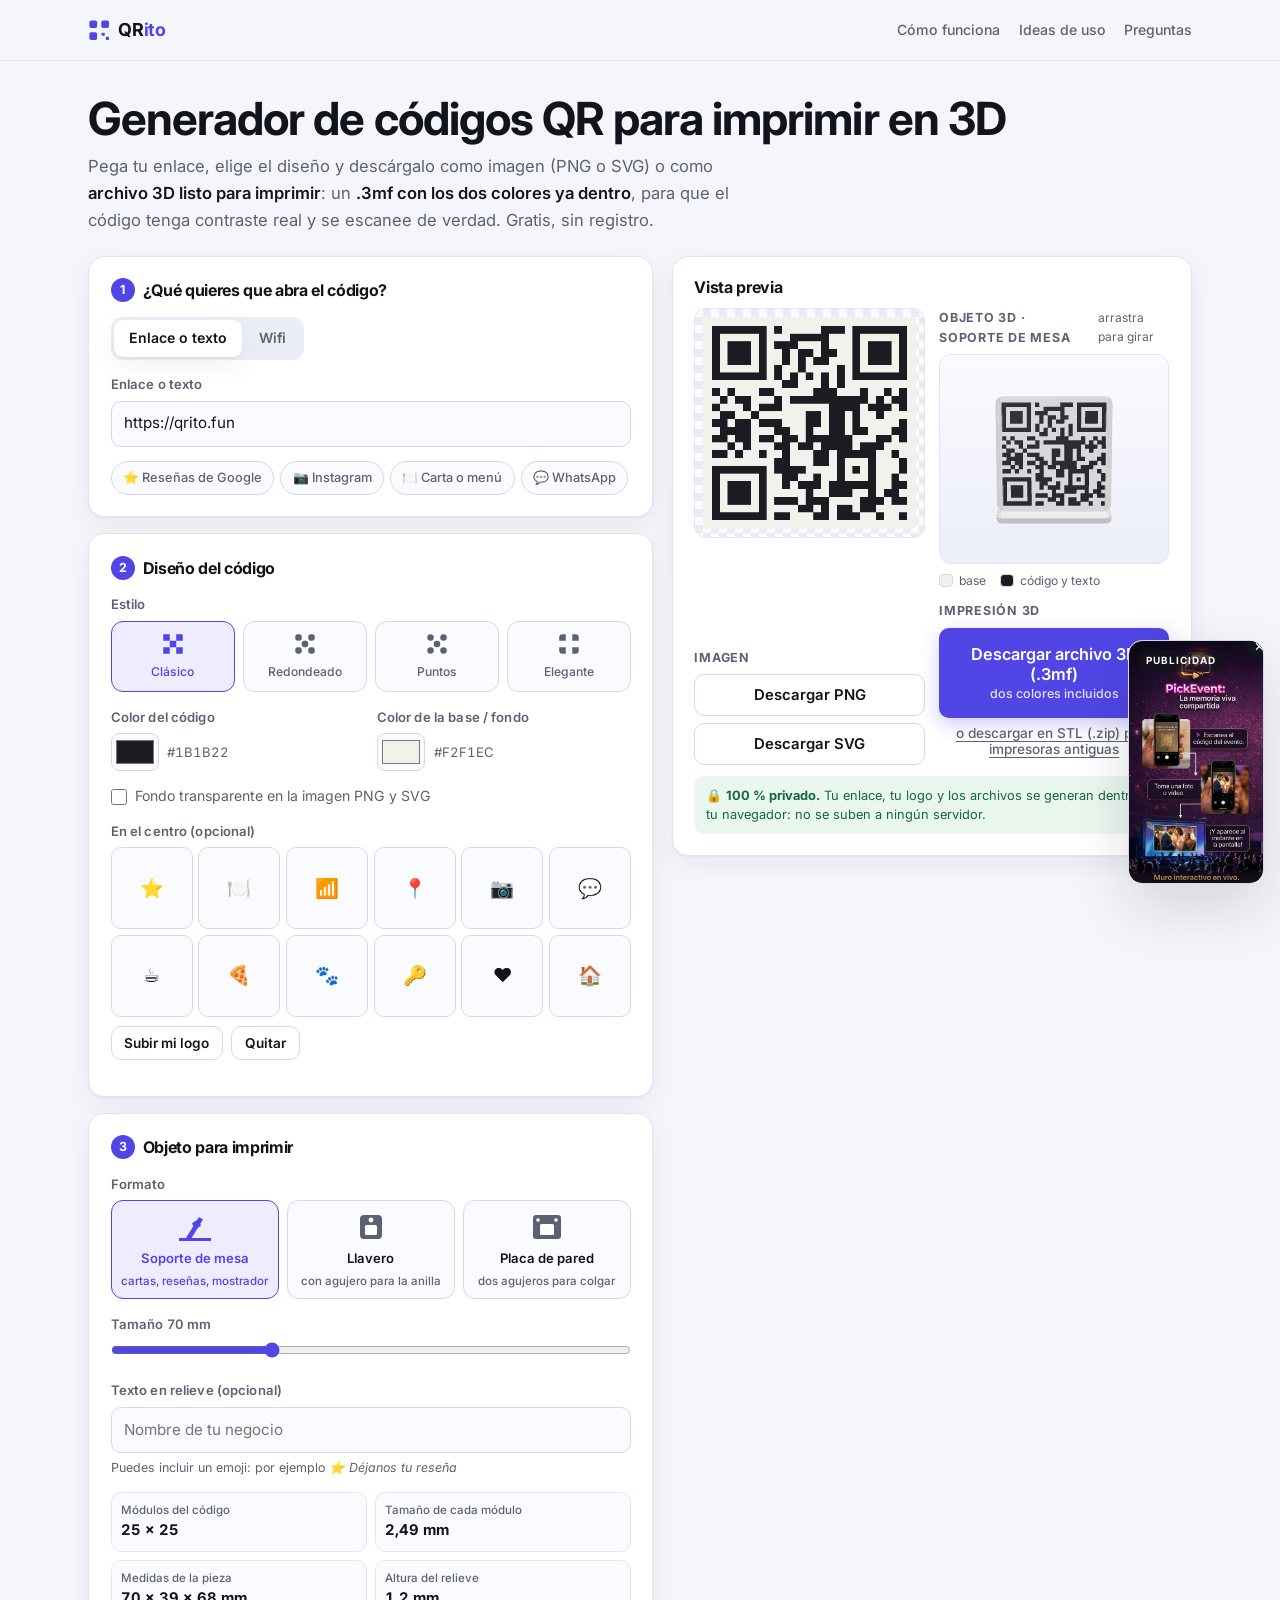
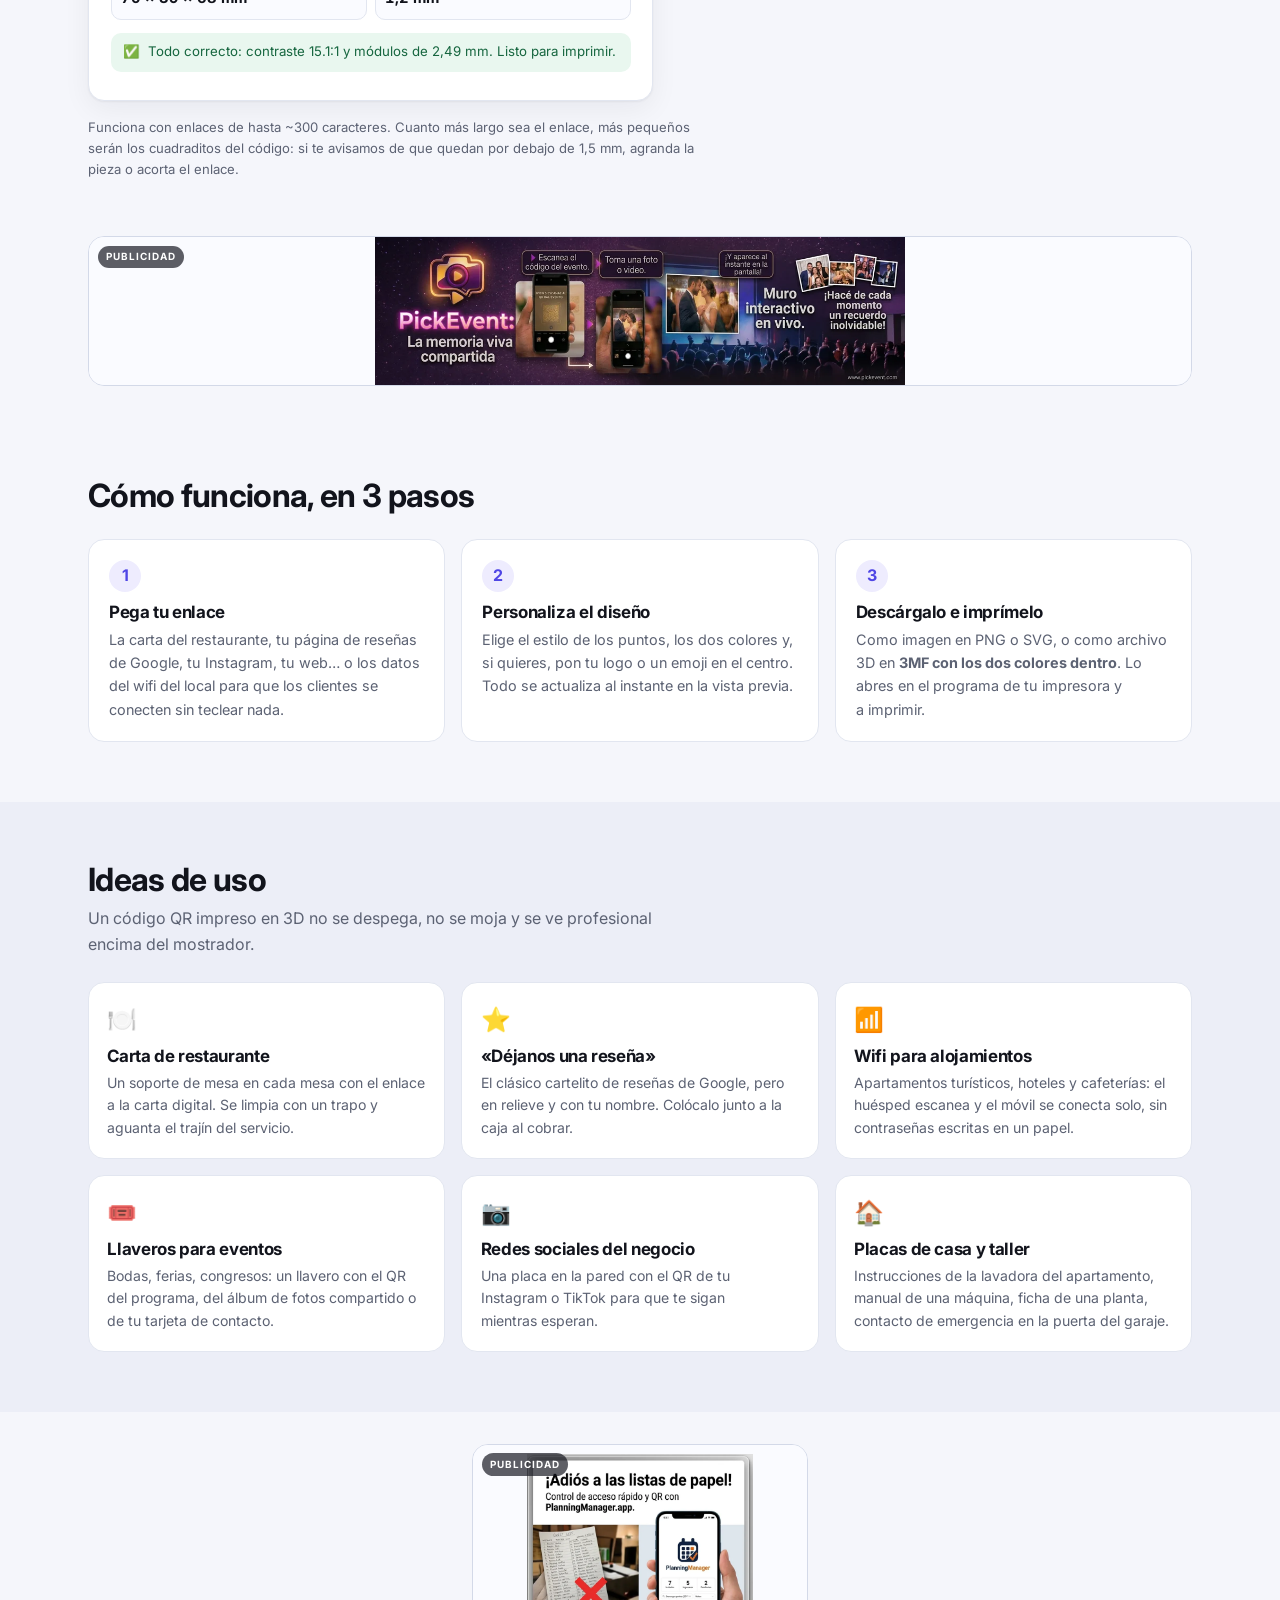
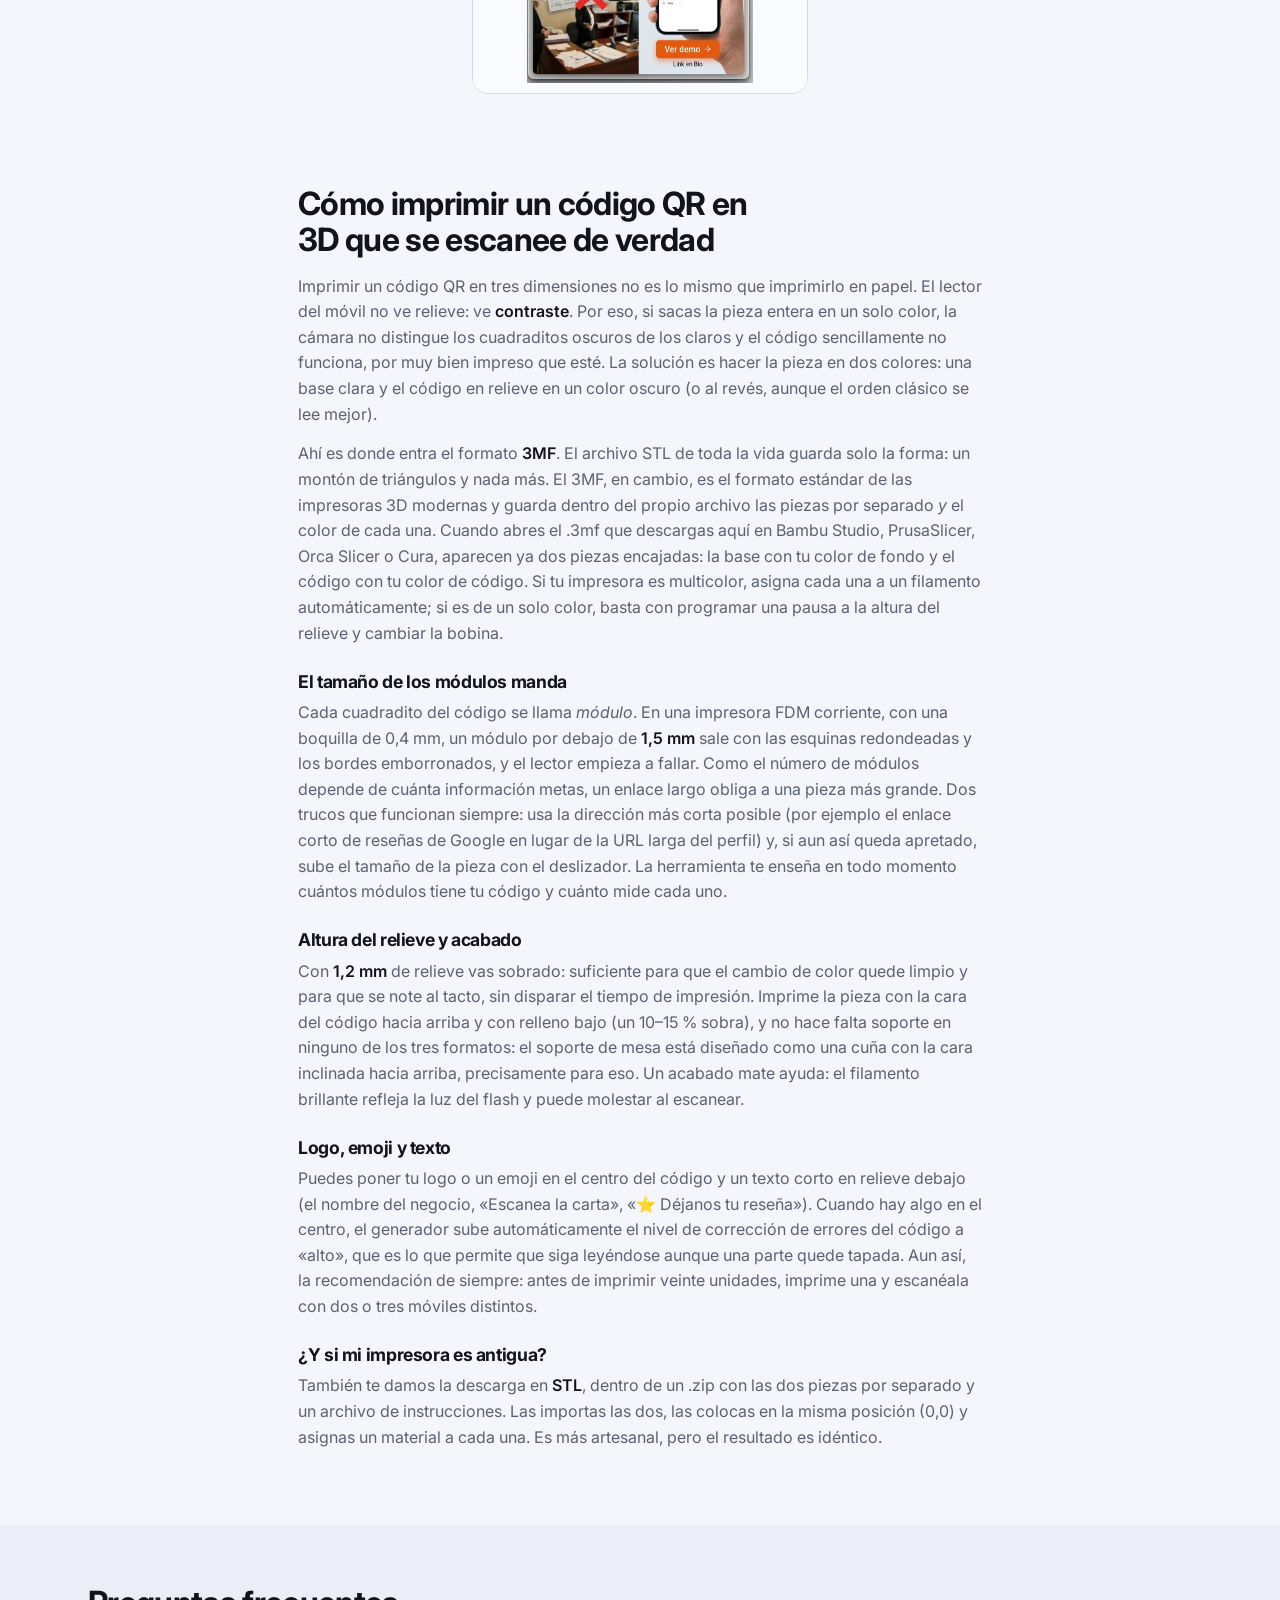
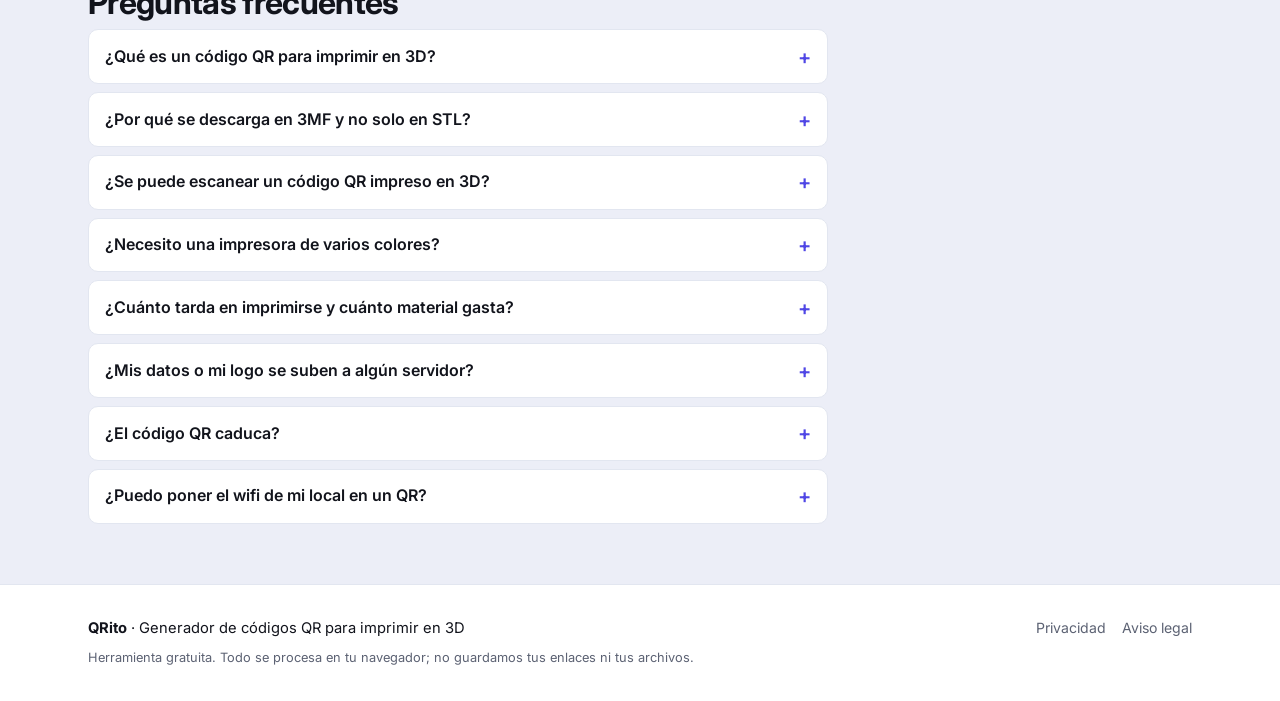
==== index.html @ 47d4f0a8 "QRito: generador de códigos QR con exportación 3D (3MF/STL) Herramienta 100% cliente que genera códi" ====
<!DOCTYPE html>
<html lang="es">
<head>
<meta charset="utf-8">
<meta name="viewport" content="width=device-width, initial-scale=1">
<title>Generador de códigos QR 3D (3MF y STL) gratis | QRito</title>
<meta name="description" content="Diseña tu código QR y descárgalo en PNG, SVG o en 3D listo para imprimir: 3MF a dos colores y STL. Soporte de mesa, llavero o placa. Gratis y sin registro.">
<link rel="canonical" href="https://qrito.fun/">
<meta name="robots" content="index, follow">
<meta name="theme-color" content="#4f46e5">

<meta property="og:type" content="website">
<meta property="og:title" content="Generador de códigos QR para imprimir en 3D">
<meta property="og:description" content="Crea tu QR, personalízalo y descárgalo en 3MF a dos colores para tu impresora 3D. Soporte de mesa, llavero o placa. Gratis y sin registro.">
<meta property="og:url" content="https://qrito.fun/">
<meta property="og:image" content="assets/img/og-qrito.png">
<meta property="og:locale" content="es_ES">
<meta name="twitter:card" content="summary_large_image">

<link rel="icon" href="assets/favicon.svg" type="image/svg+xml">
<link rel="preconnect" href="https://fonts.googleapis.com">
<link rel="preconnect" href="https://fonts.gstatic.com" crossorigin>
<link rel="stylesheet" href="https://fonts.googleapis.com/css2?family=Inter:wght@400;500;600;700&display=swap">
<link rel="stylesheet" href="styles.css?v=20260819">

<!-- TODO (propietario): pega aquí el script de tu banner de consentimiento de cookies (CMP) antes de activar AdSense. -->

<!-- El mapa de importación resuelve el motor 3D. NO es un script de módulo: la web sigue siendo JS clásico. -->
<script type="importmap">
{
  "imports": {
    "three": "./lib/vendor/three/three.module.min.js",
    "three/addons/": "./lib/vendor/three/addons/"
  }
}
</script>

<script type="application/ld+json">
{
  "@context": "https://schema.org",
  "@type": "WebApplication",
  "name": "QRito — Generador de códigos QR para imprimir en 3D",
  "url": "https://qrito.fun/",
  "applicationCategory": "DesignApplication",
  "operatingSystem": "Cualquier navegador moderno",
  "description": "Generador gratuito de códigos QR personalizados con descarga en PNG, SVG y en archivo 3D (3MF a dos colores y STL) para imprimir soportes de mesa, llaveros y placas.",
  "inLanguage": "es",
  "offers": { "@type": "Offer", "price": "0", "priceCurrency": "EUR" },
  "featureList": [
    "Código QR de enlace, texto o wifi",
    "Estilos de puntos y esquinas personalizables",
    "Logo o emoji en el centro",
    "Descarga en PNG y SVG",
    "Descarga en 3MF con dos colores incrustados",
    "Descarga en STL para impresoras antiguas",
    "Vista previa 3D interactiva"
  ]
}
</script>
<script type="application/ld+json">
{
  "@context": "https://schema.org",
  "@type": "FAQPage",
  "mainEntity": [
    {"@type":"Question","name":"¿Qué es un código QR para imprimir en 3D?","acceptedAnswer":{"@type":"Answer","text":"Es un objeto físico (un soporte, un llavero o una placa) en el que el código QR está en relieve y en un color distinto al de la base. Al tener dos colores reales, el móvil lo lee igual que si estuviera impreso en papel, pero es duradero y no se despega."}},
    {"@type":"Question","name":"¿Por qué se descarga en 3MF y no solo en STL?","acceptedAnswer":{"@type":"Answer","text":"El formato STL solo guarda la forma, no los colores. El 3MF es el formato estándar de las impresoras 3D modernas y guarda dentro del propio archivo las dos piezas y sus colores, así que al abrirlo en tu programa (Bambu Studio, PrusaSlicer, Orca o Cura) ya aparece la base de un color y el código del otro."}},
    {"@type":"Question","name":"¿Se puede escanear un código QR impreso en 3D?","acceptedAnswer":{"@type":"Answer","text":"Sí, siempre que haya contraste real entre la base y el código y que cada cuadradito del código mida al menos 1,5 mm. La herramienta te avisa en pantalla si el contraste es bajo o si los módulos quedan demasiado pequeños."}},
    {"@type":"Question","name":"¿Necesito una impresora de varios colores?","acceptedAnswer":{"@type":"Answer","text":"No. El código está en relieve sobre la base, así que en una impresora de un solo color puedes hacer una pausa a la altura del relieve y cambiar la bobina. El archivo 3MF ya trae las dos piezas separadas para que el cambio sea automático si tu impresora es multicolor."}},
    {"@type":"Question","name":"¿Cuánto tarda en imprimirse?","acceptedAnswer":{"@type":"Answer","text":"Un llavero suele tardar entre 30 y 50 minutos y gastar unos pocos gramos de filamento. Una placa o un soporte de mesa, entre 1 y 3 horas según el tamaño que elijas."}},
    {"@type":"Question","name":"¿Mis datos o mi logo se suben a algún servidor?","acceptedAnswer":{"@type":"Answer","text":"No. Todo el proceso ocurre dentro de tu navegador: el enlace, el logo y los archivos que descargas se generan en tu propio dispositivo y no se envían a ningún sitio."}},
    {"@type":"Question","name":"¿El código QR caduca?","acceptedAnswer":{"@type":"Answer","text":"No. Es un QR estático: el enlace va escrito dentro del propio código, no depende de ningún servicio intermedio. Funcionará mientras la dirección a la que apunta siga existiendo."}},
    {"@type":"Question","name":"¿Puedo poner el wifi de mi local en un QR?","acceptedAnswer":{"@type":"Answer","text":"Sí. En la pestaña Wifi introduces el nombre de la red y la contraseña, y al escanear el código el móvil se conecta solo, sin teclear nada. Es lo más habitual en alojamientos turísticos y cafeterías."}}
  ]
}
</script>
</head>
<body>
<a class="skip-link" href="#herramienta">Ir a la herramienta</a>

<header class="site-header">
  <div class="container header-inner">
    <a class="brand" href="/">
      <svg class="brand-mark" viewBox="0 0 32 32" aria-hidden="true" focusable="false">
        <rect x="2" y="2" width="11" height="11" rx="2.5"></rect>
        <rect x="19" y="2" width="11" height="11" rx="2.5"></rect>
        <rect x="2" y="19" width="11" height="11" rx="2.5"></rect>
        <rect x="19.5" y="19.5" width="4.5" height="4.5" rx="1"></rect>
        <rect x="25.5" y="25.5" width="4.5" height="4.5" rx="1"></rect>
      </svg>
      <span class="brand-name">QR<em>ito</em></span>
    </a>
    <nav class="site-nav" aria-label="Secciones">
      <a href="#como-funciona">Cómo funciona</a>
      <a href="#ideas">Ideas de uso</a>
      <a href="#faq">Preguntas</a>
    </nav>
  </div>
</header>

<main id="contenido">

  <section class="hero">
    <div class="container">
      <h1>Generador de códigos QR para imprimir en 3D</h1>
      <p class="hero-sub">Pega tu enlace, elige el diseño y descárgalo como imagen (PNG o SVG) o como <strong>archivo 3D listo para imprimir</strong>: un <strong>.3mf con los dos colores ya dentro</strong>, para que el código tenga contraste real y se escanee de verdad. Gratis, sin registro.</p>

      <div class="tool" id="herramienta">

        <!-- ============ 1. CONTENIDO ============ -->
        <section class="panel panel-contenido" aria-labelledby="t-contenido">
          <h2 class="panel-title" id="t-contenido"><span class="step-num">1</span> ¿Qué quieres que abra el código?</h2>

          <div class="seg" role="tablist" aria-label="Tipo de contenido">
            <button type="button" class="seg-btn is-active" role="tab" aria-selected="true" data-mode="link">Enlace o texto</button>
            <button type="button" class="seg-btn" role="tab" aria-selected="false" data-mode="wifi">Wifi</button>
          </div>

          <div class="mode-panel" data-panel="link">
            <label class="field">
              <span class="field-label">Enlace o texto</span>
              <input type="text" id="in-url" value="https://qrito.fun" placeholder="https://tunegocio.com" autocomplete="off" spellcheck="false" enterkeyhint="done">
            </label>
            <div class="chips" aria-label="Ejemplos rápidos">
              <button type="button" class="chip" data-fill="https://g.page/r/TU-CODIGO/review">⭐ Reseñas de Google</button>
              <button type="button" class="chip" data-fill="https://instagram.com/tunegocio">📷 Instagram</button>
              <button type="button" class="chip" data-fill="https://tunegocio.com/carta">🍽️ Carta o menú</button>
              <button type="button" class="chip" data-fill="https://wa.me/34600000000">💬 WhatsApp</button>
            </div>
          </div>

          <div class="mode-panel" data-panel="wifi" hidden>
            <div class="grid-2">
              <label class="field">
                <span class="field-label">Nombre de la red (SSID)</span>
                <input type="text" id="in-ssid" placeholder="MiCafeteria_WIFI" autocomplete="off">
              </label>
              <label class="field">
                <span class="field-label">Contraseña</span>
                <input type="text" id="in-pass" placeholder="contraseña" autocomplete="off">
              </label>
            </div>
            <div class="grid-2">
              <label class="field">
                <span class="field-label">Seguridad</span>
                <select id="in-sec">
                  <option value="WPA" selected>WPA / WPA2 / WPA3</option>
                  <option value="WEP">WEP</option>
                  <option value="nopass">Red abierta</option>
                </select>
              </label>
              <label class="check">
                <input type="checkbox" id="in-hidden">
                <span>Es una red oculta</span>
              </label>
            </div>
          </div>
        </section>

        <!-- ============ 2. PREVISUALIZACIÓN ============ -->
        <section class="panel panel-preview" aria-labelledby="t-preview">
          <h2 class="panel-title" id="t-preview">Vista previa</h2>

          <div class="preview-2d">
            <div id="qr-holder" class="qr-holder" aria-label="Código QR generado" role="img"></div>
            <noscript><p class="nojs">Esta herramienta necesita JavaScript activado para generar el código QR.</p></noscript>
          </div>

          <div class="dl-group dl-img">
            <span class="dl-label">Imagen</span>
            <div class="dl-row">
              <button type="button" class="btn btn-ghost" id="dl-png">Descargar PNG</button>
              <button type="button" class="btn btn-ghost" id="dl-svg">Descargar SVG</button>
            </div>
          </div>

          <div class="viewer-wrap">
            <div class="viewer-head">
              <span class="dl-label">Objeto 3D · <span id="fmt-name">soporte de mesa</span></span>
              <span class="viewer-hint">arrastra para girar</span>
            </div>
            <div id="viewer" class="viewer">
              <div class="viewer-msg" id="viewer-msg">Preparando la vista 3D…</div>
            </div>
            <p class="viewer-legend">
              <span class="swatch" id="sw-base"></span> base
              <span class="swatch" id="sw-code"></span> código y texto
            </p>
          </div>

          <div class="dl-group dl-main">
            <span class="dl-label">Impresión 3D</span>
            <button type="button" class="btn btn-primary btn-big" id="dl-3mf">
              <span>Descargar archivo 3D (.3mf)</span>
              <small id="dl-3mf-sub">dos colores incluidos</small>
            </button>
            <button type="button" class="btn btn-link" id="dl-stl">o descargar en STL (.zip) para impresoras antiguas</button>
          </div>

          <p class="privacy-badge">🔒 <strong>100 % privado.</strong> Tu enlace, tu logo y los archivos se generan dentro de tu navegador: no se suben a ningún servidor.</p>
        </section>

        <!-- ============ 3. DISEÑO ============ -->
        <section class="panel panel-diseno" aria-labelledby="t-diseno">
          <h2 class="panel-title" id="t-diseno"><span class="step-num">2</span> Diseño del código</h2>

          <fieldset class="fs">
            <legend class="field-label">Estilo</legend>
            <div class="styles">
              <label class="style-opt"><input type="radio" name="estilo" value="clasico" checked><span class="style-box"><svg viewBox="0 0 24 24" aria-hidden="true"><rect x="3" y="3" width="6" height="6"/><rect x="15" y="3" width="6" height="6"/><rect x="3" y="15" width="6" height="6"/><rect x="15" y="15" width="6" height="6"/><rect x="9" y="9" width="6" height="6"/></svg>Clásico</span></label>
              <label class="style-opt"><input type="radio" name="estilo" value="redondeado"><span class="style-box"><svg viewBox="0 0 24 24" aria-hidden="true"><rect x="3" y="3" width="6" height="6" rx="2.2"/><rect x="15" y="3" width="6" height="6" rx="2.2"/><rect x="3" y="15" width="6" height="6" rx="2.2"/><rect x="15" y="15" width="6" height="6" rx="2.2"/><rect x="9" y="9" width="6" height="6" rx="2.2"/></svg>Redondeado</span></label>
              <label class="style-opt"><input type="radio" name="estilo" value="puntos"><span class="style-box"><svg viewBox="0 0 24 24" aria-hidden="true"><circle cx="6" cy="6" r="3"/><circle cx="18" cy="6" r="3"/><circle cx="6" cy="18" r="3"/><circle cx="18" cy="18" r="3"/><circle cx="12" cy="12" r="3"/></svg>Puntos</span></label>
              <label class="style-opt"><input type="radio" name="estilo" value="elegante"><span class="style-box"><svg viewBox="0 0 24 24" aria-hidden="true"><path d="M3 6a3 3 0 0 1 3-3h3v6H3z"/><path d="M15 3h3a3 3 0 0 1 3 3v3h-6z"/><path d="M3 15h6v6H6a3 3 0 0 1-3-3z"/><path d="M15 15h6v3a3 3 0 0 1-3 3h-3z"/></svg>Elegante</span></label>
            </div>
          </fieldset>

          <div class="grid-2">
            <label class="field">
              <span class="field-label">Color del código</span>
              <span class="color-row"><input type="color" id="in-color-code" value="#1b1b22"><output id="out-color-code">#1B1B22</output></span>
            </label>
            <label class="field">
              <span class="field-label">Color de la base / fondo</span>
              <span class="color-row"><input type="color" id="in-color-base" value="#f2f1ec"><output id="out-color-base">#F2F1EC</output></span>
            </label>
          </div>
          <label class="check">
            <input type="checkbox" id="in-transparent">
            <span>Fondo transparente en la imagen PNG y SVG</span>
          </label>

          <fieldset class="fs">
            <legend class="field-label">En el centro (opcional)</legend>
            <div class="emojis" id="emoji-row">
              <button type="button" class="emoji" data-emoji="⭐">⭐</button>
              <button type="button" class="emoji" data-emoji="🍽️">🍽️</button>
              <button type="button" class="emoji" data-emoji="📶">📶</button>
              <button type="button" class="emoji" data-emoji="📍">📍</button>
              <button type="button" class="emoji" data-emoji="📷">📷</button>
              <button type="button" class="emoji" data-emoji="💬">💬</button>
              <button type="button" class="emoji" data-emoji="☕">☕</button>
              <button type="button" class="emoji" data-emoji="🍕">🍕</button>
              <button type="button" class="emoji" data-emoji="🐾">🐾</button>
              <button type="button" class="emoji" data-emoji="🔑">🔑</button>
              <button type="button" class="emoji" data-emoji="❤️">❤️</button>
              <button type="button" class="emoji" data-emoji="🏠">🏠</button>
            </div>
            <div class="center-actions">
              <label class="btn btn-ghost btn-sm" for="in-logo">Subir mi logo</label>
              <input type="file" id="in-logo" accept="image/png,image/jpeg,image/webp,image/svg+xml" hidden>
              <button type="button" class="btn btn-ghost btn-sm" id="btn-clear-center" hidden>Quitar</button>
              <span class="center-state" id="center-state"></span>
            </div>
          </fieldset>
        </section>

        <!-- ============ 4. OBJETO 3D ============ -->
        <section class="panel panel-3d" aria-labelledby="t-3d">
          <h2 class="panel-title" id="t-3d"><span class="step-num">3</span> Objeto para imprimir</h2>

          <fieldset class="fs">
            <legend class="field-label">Formato</legend>
            <div class="formats">
              <label class="fmt-opt"><input type="radio" name="formato" value="soporte" checked><span class="fmt-box">
                <svg viewBox="0 0 40 32" aria-hidden="true"><path d="M4 27h32v3H4z"/><path d="M11 27 24 6l4 2.6L16.5 27z"/><rect x="18" y="10" width="7" height="7" rx="1.2" transform="rotate(-31 21.5 13.5)"/></svg>
                <b>Soporte de mesa</b><small>cartas, reseñas, mostrador</small></span></label>
              <label class="fmt-opt"><input type="radio" name="formato" value="llavero"><span class="fmt-box">
                <svg viewBox="0 0 40 32" aria-hidden="true"><rect x="9" y="4" width="22" height="24" rx="4"/><circle cx="20" cy="9" r="2.4" fill="#fff"/><rect x="14" y="14" width="12" height="10" rx="1.5" fill="#fff"/></svg>
                <b>Llavero</b><small>con agujero para la anilla</small></span></label>
              <label class="fmt-opt"><input type="radio" name="formato" value="placa"><span class="fmt-box">
                <svg viewBox="0 0 40 32" aria-hidden="true"><rect x="6" y="4" width="28" height="24" rx="3"/><circle cx="11" cy="9" r="1.8" fill="#fff"/><circle cx="29" cy="9" r="1.8" fill="#fff"/><rect x="13" y="13" width="14" height="11" rx="1.5" fill="#fff"/></svg>
                <b>Placa de pared</b><small>dos agujeros para colgar</small></span></label>
            </div>
          </fieldset>

          <label class="field">
            <span class="field-label">Tamaño <output id="out-size">70 mm</output></span>
            <input type="range" id="in-size" min="35" max="150" step="1" value="70">
          </label>

          <label class="field">
            <span class="field-label">Texto en relieve (opcional)</span>
            <input type="text" id="in-text" maxlength="22" placeholder="Nombre de tu negocio" autocomplete="off">
            <span class="hint">Puedes incluir un emoji: por ejemplo <em>⭐ Déjanos tu reseña</em></span>
          </label>

          <dl class="specs">
            <div><dt>Módulos del código</dt><dd id="sp-modules">—</dd></div>
            <div><dt>Tamaño de cada módulo</dt><dd id="sp-mm">—</dd></div>
            <div><dt>Medidas de la pieza</dt><dd id="sp-dims">—</dd></div>
            <div><dt>Altura del relieve</dt><dd>1,2 mm</dd></div>
          </dl>

          <div class="warnings" id="warnings" role="status" aria-live="polite"></div>
        </section>

      </div><!-- /.tool -->

      <p class="limits">Funciona con enlaces de hasta ~300 caracteres. Cuanto más largo sea el enlace, más pequeños serán los cuadraditos del código: si te avisamos de que quedan por debajo de 1,5&nbsp;mm, agranda la pieza o acorta el enlace.</p>
    </div>
  </section>

  <!-- ANUNCIO: banner horizontal bajo la herramienta -->
  <div class="container">
    <div class="ad-slot ad-house ad-leaderboard" data-house-slot="wide" role="complementary" aria-label="Espacio publicitario">
      <span class="ad-tag">Publicidad</span>
      <!-- Publicidad propia mientras no hay AdSense activo. Para volver a un
           hueco vacío de terceros, borra data-house-slot y este enlace. -->
      <a class="ad-house-link" href="https://www.pickevent.site" target="_blank" rel="noopener sponsored">
        <img class="ad-house-img" src="assets/img/ads/pickevent-wide.webp" alt="PickEvent — la memoria viva compartida: escanea el QR del evento y tus fotos aparecen al instante en la pantalla" loading="lazy" width="1000" height="279">
      </a>
    </div>
  </div>

  <section class="section" id="como-funciona">
    <div class="container">
      <h2>Cómo funciona, en 3 pasos</h2>
      <ol class="steps">
        <li>
          <span class="step-badge">1</span>
          <h3>Pega tu enlace</h3>
          <p>La carta del restaurante, tu página de reseñas de Google, tu Instagram, tu web… o los datos del wifi del local para que los clientes se conecten sin teclear nada.</p>
        </li>
        <li>
          <span class="step-badge">2</span>
          <h3>Personaliza el diseño</h3>
          <p>Elige el estilo de los puntos, los dos colores y, si quieres, pon tu logo o un emoji en el centro. Todo se actualiza al instante en la vista previa.</p>
        </li>
        <li>
          <span class="step-badge">3</span>
          <h3>Descárgalo e imprímelo</h3>
          <p>Como imagen en PNG o SVG, o como archivo 3D en <strong>3MF con los dos colores dentro</strong>. Lo abres en el programa de tu impresora y a imprimir.</p>
        </li>
      </ol>
    </div>
  </section>

  <section class="section section-alt" id="ideas">
    <div class="container">
      <h2>Ideas de uso</h2>
      <p class="section-sub">Un código QR impreso en 3D no se despega, no se moja y se ve profesional encima del mostrador.</p>
      <div class="ideas">
        <article class="idea"><span class="idea-ico">🍽️</span><h3>Carta de restaurante</h3><p>Un soporte de mesa en cada mesa con el enlace a la carta digital. Se limpia con un trapo y aguanta el trajín del servicio.</p></article>
        <article class="idea"><span class="idea-ico">⭐</span><h3>«Déjanos una reseña»</h3><p>El clásico cartelito de reseñas de Google, pero en relieve y con tu nombre. Colócalo junto a la caja al cobrar.</p></article>
        <article class="idea"><span class="idea-ico">📶</span><h3>Wifi para alojamientos</h3><p>Apartamentos turísticos, hoteles y cafeterías: el huésped escanea y el móvil se conecta solo, sin contraseñas escritas en un papel.</p></article>
        <article class="idea"><span class="idea-ico">🎟️</span><h3>Llaveros para eventos</h3><p>Bodas, ferias, congresos: un llavero con el QR del programa, del álbum de fotos compartido o de tu tarjeta de contacto.</p></article>
        <article class="idea"><span class="idea-ico">📷</span><h3>Redes sociales del negocio</h3><p>Una placa en la pared con el QR de tu Instagram o TikTok para que te sigan mientras esperan.</p></article>
        <article class="idea"><span class="idea-ico">🏠</span><h3>Placas de casa y taller</h3><p>Instrucciones de la lavadora del apartamento, manual de una máquina, ficha de una planta, contacto de emergencia en la puerta del garaje.</p></article>
      </div>
    </div>
  </section>

  <!-- ANUNCIO: bloque intercalado en el contenido -->
  <div class="container">
    <div class="ad-slot ad-house ad-incontent" data-house-slot="square" role="complementary" aria-label="Espacio publicitario">
      <span class="ad-tag">Publicidad</span>
      <a class="ad-house-link" href="https://www.planningmanager.app" target="_blank" rel="noopener sponsored">
        <img class="ad-house-img" src="assets/img/ads/planning-square.webp" alt="PlanningManager — check-in con QR, gestión de invitados y mesas para tus eventos" loading="lazy" width="700" height="710">
      </a>
    </div>
  </div>

  <section class="section" id="guia">
    <div class="container prose">
      <h2>Cómo imprimir un código QR en 3D que se escanee de verdad</h2>
      <p>Imprimir un código QR en tres dimensiones no es lo mismo que imprimirlo en papel. El lector del móvil no ve relieve: ve <strong>contraste</strong>. Por eso, si sacas la pieza entera en un solo color, la cámara no distingue los cuadraditos oscuros de los claros y el código sencillamente no funciona, por muy bien impreso que esté. La solución es hacer la pieza en dos colores: una base clara y el código en relieve en un color oscuro (o al revés, aunque el orden clásico se lee mejor).</p>
      <p>Ahí es donde entra el formato <strong>3MF</strong>. El archivo STL de toda la vida guarda solo la forma: un montón de triángulos y nada más. El 3MF, en cambio, es el formato estándar de las impresoras 3D modernas y guarda dentro del propio archivo las piezas por separado <em>y</em> el color de cada una. Cuando abres el .3mf que descargas aquí en Bambu Studio, PrusaSlicer, Orca Slicer o Cura, aparecen ya dos piezas encajadas: la base con tu color de fondo y el código con tu color de código. Si tu impresora es multicolor, asigna cada una a un filamento automáticamente; si es de un solo color, basta con programar una pausa a la altura del relieve y cambiar la bobina.</p>
      <h3>El tamaño de los módulos manda</h3>
      <p>Cada cuadradito del código se llama <em>módulo</em>. En una impresora FDM corriente, con una boquilla de 0,4&nbsp;mm, un módulo por debajo de <strong>1,5&nbsp;mm</strong> sale con las esquinas redondeadas y los bordes emborronados, y el lector empieza a fallar. Como el número de módulos depende de cuánta información metas, un enlace largo obliga a una pieza más grande. Dos trucos que funcionan siempre: usa la dirección más corta posible (por ejemplo el enlace corto de reseñas de Google en lugar de la URL larga del perfil) y, si aun así queda apretado, sube el tamaño de la pieza con el deslizador. La herramienta te enseña en todo momento cuántos módulos tiene tu código y cuánto mide cada uno.</p>
      <h3>Altura del relieve y acabado</h3>
      <p>Con <strong>1,2&nbsp;mm</strong> de relieve vas sobrado: suficiente para que el cambio de color quede limpio y para que se note al tacto, sin disparar el tiempo de impresión. Imprime la pieza con la cara del código hacia arriba y con relleno bajo (un 10–15&nbsp;% sobra), y no hace falta soporte en ninguno de los tres formatos: el soporte de mesa está diseñado como una cuña con la cara inclinada hacia arriba, precisamente para eso. Un acabado mate ayuda: el filamento brillante refleja la luz del flash y puede molestar al escanear.</p>
      <h3>Logo, emoji y texto</h3>
      <p>Puedes poner tu logo o un emoji en el centro del código y un texto corto en relieve debajo (el nombre del negocio, «Escanea la carta», «⭐ Déjanos tu reseña»). Cuando hay algo en el centro, el generador sube automáticamente el nivel de corrección de errores del código a «alto», que es lo que permite que siga leyéndose aunque una parte quede tapada. Aun así, la recomendación de siempre: antes de imprimir veinte unidades, imprime una y escanéala con dos o tres móviles distintos.</p>
      <h3>¿Y si mi impresora es antigua?</h3>
      <p>También te damos la descarga en <strong>STL</strong>, dentro de un .zip con las dos piezas por separado y un archivo de instrucciones. Las importas las dos, las colocas en la misma posición (0,0) y asignas un material a cada una. Es más artesanal, pero el resultado es idéntico.</p>
    </div>
  </section>

  <section class="section section-alt" id="faq">
    <div class="container">
      <h2>Preguntas frecuentes</h2>
      <div class="faq">
        <details><summary>¿Qué es un código QR para imprimir en 3D?</summary><p>Es un objeto físico (un soporte, un llavero o una placa) en el que el código QR está en relieve y en un color distinto al de la base. Al tener dos colores reales, el móvil lo lee igual que si estuviera impreso en papel, pero es duradero y no se despega.</p></details>
        <details><summary>¿Por qué se descarga en 3MF y no solo en STL?</summary><p>El formato STL solo guarda la forma, no los colores. El 3MF es el formato estándar de las impresoras 3D modernas y guarda dentro del propio archivo las dos piezas y sus colores, así que al abrirlo en tu programa (Bambu Studio, PrusaSlicer, Orca o Cura) ya aparece la base de un color y el código del otro.</p></details>
        <details><summary>¿Se puede escanear un código QR impreso en 3D?</summary><p>Sí, siempre que haya contraste real entre la base y el código y que cada cuadradito del código mida al menos 1,5&nbsp;mm. La herramienta te avisa en pantalla si el contraste es bajo o si los módulos quedan demasiado pequeños.</p></details>
        <details><summary>¿Necesito una impresora de varios colores?</summary><p>No. El código está en relieve sobre la base, así que en una impresora de un solo color puedes programar una pausa a la altura del relieve y cambiar la bobina. El archivo 3MF ya trae las dos piezas separadas para que el cambio sea automático si tu impresora es multicolor.</p></details>
        <details><summary>¿Cuánto tarda en imprimirse y cuánto material gasta?</summary><p>Un llavero suele tardar entre 30 y 50 minutos y gastar unos pocos gramos de filamento. Una placa o un soporte de mesa, entre 1 y 3 horas según el tamaño que elijas.</p></details>
        <details><summary>¿Mis datos o mi logo se suben a algún servidor?</summary><p>No. Todo el proceso ocurre dentro de tu navegador: el enlace, el logo y los archivos que descargas se generan en tu propio dispositivo y no se envían a ningún sitio.</p></details>
        <details><summary>¿El código QR caduca?</summary><p>No. Es un QR estático: el enlace va escrito dentro del propio código, no depende de ningún servicio intermedio. Funcionará mientras la dirección a la que apunta siga existiendo.</p></details>
        <details><summary>¿Puedo poner el wifi de mi local en un QR?</summary><p>Sí. En la pestaña <em>Wifi</em> introduces el nombre de la red y la contraseña, y al escanear el código el móvil se conecta solo, sin teclear nada. Es lo más habitual en alojamientos turísticos y cafeterías.</p></details>
      </div>
    </div>
  </section>

</main>

<footer class="site-footer">
  <div class="container footer-inner">
    <p class="footer-brand"><strong>QRito</strong> · Generador de códigos QR para imprimir en 3D</p>
    <nav class="footer-nav" aria-label="Legal">
      <a href="privacidad.html">Privacidad</a>
      <a href="aviso-legal.html">Aviso legal</a>
    </nav>
    <p class="footer-note">Herramienta gratuita. Todo se procesa en tu navegador; no guardamos tus enlaces ni tus archivos.</p>
  </div>
</footer>

<!-- ANUNCIO: aviso pequeño en una esquina -->
<aside class="ad-corner ad-house" id="ad-corner" data-house-slot="tall" hidden aria-label="Espacio publicitario">
  <button type="button" class="ad-corner-close" id="ad-corner-close" aria-label="Cerrar">×</button>
  <span class="ad-tag">Publicidad</span>
  <a class="ad-house-link" id="ad-corner-link" href="https://www.pickevent.site" target="_blank" rel="noopener sponsored">
    <img class="ad-house-img" id="ad-corner-img" src="assets/img/ads/pickevent-tall.webp" alt="PickEvent — la memoria viva compartida" loading="lazy" width="480" height="860">
  </a>
</aside>

<!-- ANUNCIO: ventana emergente tras la descarga -->
<dialog class="ad-modal" id="ad-modal" aria-labelledby="ad-modal-title">
  <div class="ad-modal-head">
    <p id="ad-modal-title">✅ Descarga iniciada</p>
    <button type="button" class="ad-modal-x" id="ad-modal-x" aria-label="Cerrar">×</button>
  </div>
  <div class="ad-slot ad-house ad-modal-slot" data-house-slot="square">
    <span class="ad-tag">Publicidad</span>
    <a class="ad-house-link" id="ad-modal-link" href="https://www.planningmanager.app" target="_blank" rel="noopener sponsored">
      <img class="ad-house-img" id="ad-modal-img" src="assets/img/ads/planning-square.webp" alt="PlanningManager — check-in con QR, gestión de invitados y mesas para tus eventos" loading="lazy" width="700" height="710">
    </a>
  </div>
  <button type="button" class="btn btn-ghost" id="ad-modal-close">Cerrar y seguir</button>
</dialog>

<!-- motores locales (nada se carga desde fuera) -->
<script defer src="lib/vendor/qr-code-styling.js?v=20260819"></script>
<script defer src="lib/vendor/jszip.min.js?v=20260819"></script>
<script defer src="lib/manifest.js?v=20260819"></script>
<script defer src="qr3d.js?v=20260819"></script>
<script defer src="main.js?v=20260819"></script>
</body>
</html>
---- styles.css ----
/* =============================================================
   QRito — hoja de estilos única
   1 Tokens · 2 Reset · 3 Utilidades · 4 Tipografía · 5 Componentes
   6 Herramienta · 7 Secciones · 8 Publicidad · 9 Responsive · 10 Movimiento
   ============================================================= */

/* ============ 1. Tokens ============ */
:root {
  --bg:        #f5f6fb;
  --bg-alt:    #eceef7;
  --panel:     #ffffff;
  --panel-2:   #fafbff;
  --ink:       #12141c;
  --muted:     #5c6273;
  --line:      #e2e6f0;
  --line-2:    #d3d9e8;
  --accent:    #4f46e5;
  --accent-2:  #6d64f0;
  --accent-ink:#ffffff;
  --accent-soft:#eeecfe;
  --warn:      #92500e;
  --warn-bg:   #fff5e6;
  --warn-line: #f0c78a;
  --danger:    #a41c1c;
  --danger-bg: #fdeeee;
  --danger-line:#f0b4b4;
  --ok:        #16663f;
  --ok-bg:     #e9f7ef;

  --radius:    16px;
  --radius-sm: 10px;
  --shadow:    0 1px 2px rgba(18,20,28,.05), 0 8px 28px rgba(18,20,28,.06);
  --shadow-lg: 0 24px 60px rgba(18,20,28,.14);
  --gutter:    clamp(1rem, 3vw, 1.75rem);
  --sans: "Inter", -apple-system, BlinkMacSystemFont, "Segoe UI", system-ui, sans-serif;
  --ease-out: cubic-bezier(0.16, 1, 0.3, 1);
}

@media (prefers-color-scheme: dark) {
  :root {
    --bg:        #0e1016;
    --bg-alt:    #131722;
    --panel:     #171b25;
    --panel-2:   #1c2130;
    --ink:       #e9ecf6;
    --muted:     #9aa2b8;
    --line:      #272d3c;
    --line-2:    #333a4d;
    --accent:    #7b73f7;
    --accent-2:  #8f88ff;
    --accent-soft:#232144;
    --warn:      #f0b96b;
    --warn-bg:   #2c2415;
    --warn-line: #5a4720;
    --danger:    #f19b9b;
    --danger-bg: #2e1a1a;
    --danger-line:#5c2c2c;
    --ok:        #7bd6a4;
    --ok-bg:     #16281f;
    --shadow:    0 1px 2px rgba(0,0,0,.3), 0 8px 28px rgba(0,0,0,.35);
    --shadow-lg: 0 24px 60px rgba(0,0,0,.5);
  }
}

/* ============ 2. Reset ============ */
*, *::before, *::after { box-sizing: border-box; margin: 0; }
html { -webkit-text-size-adjust: 100%; tab-size: 2; scroll-behavior: smooth; scroll-padding-top: 5rem; }
body {
  font-family: var(--sans);
  font-size: 16px;
  line-height: 1.6;
  color: var(--ink);
  background: var(--bg);
  -webkit-font-smoothing: antialiased;
  -moz-osx-font-smoothing: grayscale;
  text-rendering: optimizeLegibility;
  overflow-x: clip;
}
img, svg, canvas { display: block; max-width: 100%; }
button { font: inherit; color: inherit; cursor: pointer; border: 0; background: none; }
a { color: inherit; text-decoration: none; }
p { text-wrap: pretty; }
h1, h2, h3 { text-wrap: balance; line-height: 1.15; letter-spacing: -0.021em; font-weight: 700; }
::selection { background: var(--accent); color: #fff; }
:focus-visible { outline: 2px solid var(--accent); outline-offset: 3px; border-radius: 6px; }

/* ============ 3. Utilidades ============ */
.container { width: 100%; max-width: 1160px; margin-inline: auto; padding-inline: var(--gutter); }
.skip-link {
  position: fixed; top: -100px; left: 1rem; z-index: 999;
  padding: .6rem 1rem; background: var(--accent); color: #fff; border-radius: 8px; font-weight: 600;
}
.skip-link:focus { top: 1rem; }

/* ============ 4. Tipografía base ============ */
h1 { font-size: clamp(1.75rem, 4.4vw, 2.85rem); }
h2 { font-size: clamp(1.4rem, 3vw, 2rem); }
h3 { font-size: 1.06rem; }

/* ============ 5. Componentes ============ */
.btn {
  display: inline-flex; align-items: center; justify-content: center; gap: .5rem;
  padding: .68rem 1.05rem; border-radius: var(--radius-sm);
  font-weight: 600; font-size: .93rem; line-height: 1.25;
  border: 1px solid transparent; text-align: center;
  transition: transform .18s var(--ease-out), background-color .18s var(--ease-out),
              border-color .18s var(--ease-out), box-shadow .18s var(--ease-out);
}
.btn:active { transform: translateY(1px); }
.btn-primary { background: var(--accent); color: var(--accent-ink); box-shadow: 0 6px 18px rgba(79,70,229,.28); }
.btn-primary:hover { background: var(--accent-2); }
.btn-ghost { background: var(--panel); border-color: var(--line-2); color: var(--ink); }
.btn-ghost:hover { border-color: var(--accent); color: var(--accent); }
.btn-sm { padding: .45rem .8rem; font-size: .85rem; }
.btn-big { width: 100%; flex-direction: column; gap: .1rem; padding: .95rem 1rem; font-size: 1.02rem; }
.btn-big small { font-weight: 500; font-size: .78rem; opacity: .85; }
.btn-link {
  background: none; color: var(--muted); font-weight: 500; font-size: .85rem;
  text-decoration: underline; text-underline-offset: 3px; padding: .35rem 0; width: 100%;
}
.btn-link:hover { color: var(--accent); }
.btn[disabled] { opacity: .5; pointer-events: none; }

.field { display: block; margin-bottom: .9rem; }
.field-label { display: block; font-size: .82rem; font-weight: 600; color: var(--muted); margin-bottom: .35rem; letter-spacing: .01em; }
.hint { display: block; font-size: .78rem; color: var(--muted); margin-top: .3rem; }
input[type="text"], select {
  width: 100%; padding: .62rem .75rem; font: inherit; font-size: .95rem;
  color: var(--ink); background: var(--panel-2);
  border: 1px solid var(--line-2); border-radius: var(--radius-sm);
  transition: border-color .18s var(--ease-out), box-shadow .18s var(--ease-out);
}
input[type="text"]:focus, select:focus {
  outline: none; border-color: var(--accent); box-shadow: 0 0 0 3px var(--accent-soft);
}
input[type="range"] { width: 100%; accent-color: var(--accent); }
.grid-2 { display: grid; grid-template-columns: 1fr 1fr; gap: .75rem; }
.check { display: flex; align-items: center; gap: .5rem; font-size: .88rem; color: var(--muted); margin-bottom: .8rem; cursor: pointer; }
.check input { accent-color: var(--accent); width: 1rem; height: 1rem; }
.color-row { display: flex; align-items: center; gap: .55rem; }
input[type="color"] {
  inline-size: 3rem; block-size: 2.35rem; padding: 2px; cursor: pointer;
  border: 1px solid var(--line-2); border-radius: 8px; background: var(--panel-2);
}
output { font-size: .82rem; color: var(--muted); font-variant-numeric: tabular-nums; }
fieldset.fs { border: 0; padding: 0; margin: 0 0 .9rem; }
fieldset.fs legend { padding: 0; }

.seg { display: inline-flex; background: var(--bg-alt); border-radius: 12px; padding: 3px; margin-bottom: .9rem; gap: 2px; }
.seg-btn { padding: .45rem .95rem; border-radius: 9px; font-size: .88rem; font-weight: 600; color: var(--muted); }
.seg-btn.is-active { background: var(--panel); color: var(--ink); box-shadow: var(--shadow); }

.chips { display: flex; flex-wrap: wrap; gap: .4rem; }
.chip {
  padding: .35rem .7rem; border-radius: 999px; font-size: .8rem; font-weight: 500;
  border: 1px solid var(--line-2); background: var(--panel-2); color: var(--muted);
  transition: border-color .18s var(--ease-out), color .18s var(--ease-out);
}
.chip:hover { border-color: var(--accent); color: var(--accent); }

/* selectores visuales (estilo / formato) */
.styles { display: grid; grid-template-columns: repeat(4, 1fr); gap: .5rem; }
.formats { display: grid; grid-template-columns: repeat(3, 1fr); gap: .5rem; }
.style-opt input, .fmt-opt input { position: absolute; opacity: 0; pointer-events: none; }
.style-box, .fmt-box {
  display: flex; flex-direction: column; align-items: center; gap: .3rem; text-align: center;
  padding: .6rem .35rem; border: 1.5px solid var(--line-2); border-radius: 12px;
  background: var(--panel-2); font-size: .76rem; font-weight: 500; color: var(--muted);
  cursor: pointer; height: 100%;
  transition: border-color .18s var(--ease-out), background-color .18s var(--ease-out), color .18s var(--ease-out);
}
.style-box svg { width: 26px; height: 26px; fill: currentColor; }
.fmt-box svg { width: 40px; height: 32px; fill: currentColor; }
.fmt-box b { font-size: .82rem; font-weight: 600; color: var(--ink); }
.fmt-box small { font-size: .72rem; line-height: 1.3; }
.style-opt:hover .style-box, .fmt-opt:hover .fmt-box { border-color: var(--accent); }
.style-opt input:checked + .style-box, .fmt-opt input:checked + .fmt-box {
  border-color: var(--accent); background: var(--accent-soft); color: var(--accent);
}
.fmt-opt input:checked + .fmt-box b { color: var(--accent); }
.style-opt input:focus-visible + .style-box, .fmt-opt input:focus-visible + .fmt-box { outline: 2px solid var(--accent); outline-offset: 2px; }

.emojis { display: grid; grid-template-columns: repeat(6, 1fr); gap: .35rem; margin-bottom: .6rem; }
.emoji {
  aspect-ratio: 1; display: grid; place-items: center; font-size: 1.2rem;
  border: 1.5px solid var(--line-2); border-radius: 10px; background: var(--panel-2);
  transition: border-color .18s var(--ease-out), transform .18s var(--ease-out);
}
.emoji:hover { border-color: var(--accent); transform: translateY(-1px); }
.emoji.is-active { border-color: var(--accent); background: var(--accent-soft); }
.center-actions { display: flex; align-items: center; flex-wrap: wrap; gap: .5rem; }
.center-state { font-size: .8rem; color: var(--muted); }

/* ============ 6. La herramienta ============ */
.hero { padding: clamp(1.25rem, 3vw, 2rem) 0 1.5rem; }
.hero h1 { margin-bottom: .5rem; }
.hero-sub { font-size: clamp(.95rem, 1.4vw, 1.04rem); color: var(--muted); max-width: 68ch; margin-bottom: clamp(1rem, 2vw, 1.4rem); }
.hero-sub strong { color: var(--ink); font-weight: 600; }

.tool { display: grid; gap: 1rem; align-items: start; }
.panel {
  background: var(--panel); border: 1px solid var(--line); border-radius: var(--radius);
  padding: clamp(1rem, 2.2vw, 1.35rem); box-shadow: var(--shadow);
}
.panel-title { font-size: 1rem; display: flex; align-items: center; gap: .5rem; margin-bottom: .9rem; }
.step-num {
  display: grid; place-items: center; width: 1.5rem; height: 1.5rem; flex: none;
  border-radius: 999px; background: var(--accent); color: #fff; font-size: .78rem; font-weight: 700;
}
.panel-preview { position: sticky; top: 1rem; }

.preview-2d { display: grid; place-items: center; margin-bottom: .9rem; }
.qr-holder {
  --checker: #e9ecf5;
  width: 100%; max-width: 300px; aspect-ratio: 1;
  display: grid; place-items: center; padding: .5rem;
  border: 1px solid var(--line); border-radius: 12px;
  background-color: var(--panel-2);
  background-image:
    linear-gradient(45deg, var(--checker) 25%, transparent 25%, transparent 75%, var(--checker) 75%),
    linear-gradient(45deg, var(--checker) 25%, transparent 25%, transparent 75%, var(--checker) 75%);
  background-size: 16px 16px; background-position: 0 0, 8px 8px;
}
.qr-holder canvas, .qr-holder svg { width: 100% !important; height: auto !important; border-radius: 4px; }
.nojs { font-size: .85rem; color: var(--danger); text-align: center; }

.dl-group { margin-bottom: .9rem; }
.dl-label { display: block; font-size: .78rem; font-weight: 700; text-transform: uppercase; letter-spacing: .06em; color: var(--muted); margin-bottom: .4rem; }
.dl-row { display: grid; grid-template-columns: 1fr 1fr; gap: .5rem; }
.dl-main { margin-bottom: .75rem; }

.viewer-wrap { margin-bottom: .9rem; }
.viewer-head { display: flex; align-items: baseline; justify-content: space-between; gap: .5rem; }
.viewer-hint { font-size: .75rem; color: var(--muted); }
.viewer {
  position: relative; width: 100%; aspect-ratio: 4 / 3; min-height: 210px;
  border: 1px solid var(--line); border-radius: 12px; overflow: hidden;
  background: linear-gradient(180deg, var(--panel-2), var(--bg-alt));
  touch-action: none;
}
.viewer canvas { width: 100%; height: 100%; display: block; }
.viewer-msg {
  position: absolute; inset: 0; display: grid; place-items: center; text-align: center;
  padding: 1rem; font-size: .85rem; color: var(--muted); line-height: 1.5;
}
.viewer-msg[hidden] { display: none; }
.viewer-legend { display: flex; align-items: center; gap: .4rem; font-size: .76rem; color: var(--muted); margin-top: .4rem; }
.swatch { width: .85rem; height: .85rem; border-radius: 4px; border: 1px solid var(--line-2); display: inline-block; }
.swatch + .swatch, .viewer-legend .swatch:nth-of-type(2) { margin-left: .5rem; }

.privacy-badge {
  font-size: .8rem; color: var(--muted); line-height: 1.5;
  background: var(--ok-bg); color: var(--ok); border-radius: var(--radius-sm); padding: .6rem .75rem;
}
.privacy-badge strong { font-weight: 700; }

.specs { display: grid; grid-template-columns: 1fr 1fr; gap: .5rem; margin: 0 0 .8rem; }
.specs div { background: var(--panel-2); border: 1px solid var(--line); border-radius: var(--radius-sm); padding: .5rem .6rem; }
.specs dt { font-size: .72rem; color: var(--muted); font-weight: 500; }
.specs dd { font-size: .92rem; font-weight: 700; margin: 0; font-variant-numeric: tabular-nums; }
.specs dd.is-bad { color: var(--danger); }

.warnings:empty { display: none; }
.warn-item {
  display: flex; gap: .5rem; font-size: .83rem; line-height: 1.45;
  padding: .55rem .7rem; border-radius: var(--radius-sm); margin-bottom: .45rem;
  background: var(--warn-bg); color: var(--warn); border: 1px solid var(--warn-line);
}
.warn-item.is-error { background: var(--danger-bg); color: var(--danger); border-color: var(--danger-line); }
.warn-item.is-ok { background: var(--ok-bg); color: var(--ok); border-color: transparent; }

.limits { font-size: .82rem; color: var(--muted); margin-top: 1rem; max-width: 78ch; }

/* ============ 7. Secciones ============ */
.site-header { position: sticky; top: 0; z-index: 40; background: color-mix(in srgb, var(--bg) 88%, transparent); backdrop-filter: blur(10px); border-bottom: 1px solid var(--line); }
.header-inner { display: flex; align-items: center; justify-content: space-between; gap: 1rem; height: 3.75rem; }
.brand { display: flex; align-items: center; gap: .5rem; font-weight: 700; letter-spacing: -.02em; }
.brand-mark { width: 1.4rem; height: 1.4rem; fill: var(--accent); }
.brand-name { font-size: 1.12rem; }
.brand-name em { font-style: normal; color: var(--accent); }
.site-nav { display: flex; gap: 1.15rem; font-size: .88rem; color: var(--muted); font-weight: 500; }
.site-nav a:hover { color: var(--accent); }

.section { padding: clamp(2.25rem, 6vw, 3.75rem) 0; }
.section-alt { background: var(--bg-alt); }
.section h2 { margin-bottom: .5rem; }
.section-sub { color: var(--muted); margin-bottom: 1.5rem; max-width: 60ch; }

.steps { list-style: none; padding: 0; display: grid; gap: 1rem; margin-top: 1.5rem; grid-template-columns: repeat(3, 1fr); }
.steps li { background: var(--panel); border: 1px solid var(--line); border-radius: var(--radius); padding: 1.25rem; }
.step-badge { display: grid; place-items: center; width: 2rem; height: 2rem; border-radius: 999px; background: var(--accent-soft); color: var(--accent); font-weight: 700; margin-bottom: .7rem; }
.steps h3 { margin-bottom: .35rem; }
.steps p { font-size: .9rem; color: var(--muted); }

.ideas { display: grid; grid-template-columns: repeat(3, 1fr); gap: 1rem; }
.idea { background: var(--panel); border: 1px solid var(--line); border-radius: var(--radius); padding: 1.15rem; }
.idea-ico { font-size: 1.5rem; display: block; margin-bottom: .5rem; }
.idea h3 { margin-bottom: .3rem; }
.idea p { font-size: .88rem; color: var(--muted); }

.prose { max-width: 74ch; }
.prose h2 { margin-bottom: .9rem; }
.prose h3 { font-size: 1.1rem; margin: 1.6rem 0 .5rem; }
.prose p { margin-bottom: .9rem; color: var(--muted); }
.prose strong { color: var(--ink); font-weight: 600; }

.faq { display: grid; gap: .5rem; max-width: 74ch; }
.faq details { background: var(--panel); border: 1px solid var(--line); border-radius: var(--radius-sm); padding: .85rem 1rem; }
.faq summary { font-weight: 600; cursor: pointer; list-style: none; display: flex; justify-content: space-between; gap: 1rem; align-items: center; }
.faq summary::-webkit-details-marker { display: none; }
.faq summary::after { content: "+"; font-size: 1.25rem; color: var(--accent); line-height: 1; }
.faq details[open] summary::after { content: "–"; }
.faq p { font-size: .92rem; color: var(--muted); margin-top: .6rem; }

.site-footer { background: var(--panel); border-top: 1px solid var(--line); padding: 2rem 0; }
.footer-inner { display: grid; gap: .5rem; }
.footer-brand { font-size: .92rem; }
.footer-nav { display: flex; gap: 1rem; font-size: .88rem; color: var(--muted); }
.footer-nav a:hover { color: var(--accent); text-decoration: underline; }
.footer-note { font-size: .8rem; color: var(--muted); }

/* ============ 8. Publicidad (solo huecos marcados) ============ */
.ad-slot {
  position: relative; display: grid; place-items: center;
  border: 1.5px dashed var(--line-2); border-radius: var(--radius);
  background: var(--panel-2); color: var(--muted);
  margin: clamp(1.25rem, 3vw, 2rem) 0;
}
.ad-leaderboard { min-height: 100px; }
.ad-incontent { min-height: 250px; max-width: 336px; margin-inline: auto; }
.ad-tag { font-size: .7rem; font-weight: 700; letter-spacing: .18em; text-transform: uppercase; opacity: .65; }

.ad-corner {
  position: fixed; right: 1rem; bottom: 1rem; z-index: 60;
  width: 168px; min-height: 130px; display: grid; place-items: center;
  border: 1.5px dashed var(--line-2); border-radius: 14px;
  background: var(--panel); box-shadow: var(--shadow-lg);
}
.ad-corner[hidden] { display: none; }
.ad-corner-close {
  position: absolute; top: -.55rem; right: -.55rem; width: 1.6rem; height: 1.6rem;
  display: grid; place-items: center; border-radius: 999px;
  background: var(--ink); color: var(--bg); font-size: 1rem; line-height: 1;
  z-index: 2;
}

.ad-modal {
  border: 0; border-radius: var(--radius); padding: 1.25rem;
  background: var(--panel); color: var(--ink); box-shadow: var(--shadow-lg);
  max-width: min(92vw, 360px); width: 100%;
}
.ad-modal::backdrop { background: rgba(10,12,20,.5); }
.ad-modal-head { display: flex; align-items: center; justify-content: space-between; gap: 1rem; margin-bottom: .75rem; }
.ad-modal-head p { font-weight: 600; font-size: .95rem; }
.ad-modal-x { width: 2rem; height: 2rem; display: grid; place-items: center; border-radius: 999px; font-size: 1.3rem; line-height: 1; color: var(--muted); }
.ad-modal-x:hover { background: var(--bg-alt); color: var(--ink); }
.ad-modal-slot { min-height: 250px; margin: 0 0 .9rem; }
.ad-modal .btn { width: 100%; }

/* --- Publicidad propia (house ads): PickEvent / PlanningManager, rotan ---
   El enlace se ancla absoluto al hueco (evita los líos de altura en % que
   arrastran grid+bloque+imagen) para que la imagen SIEMPRE quede contenida
   en el tamaño del hueco, nunca deformada ni desbordada. */
.ad-house { border-style: solid; overflow: hidden; padding: 0; }
.ad-house .ad-tag {
  position: absolute; top: .55rem; left: .55rem; z-index: 2;
  padding: .2rem .5rem; border-radius: 999px;
  background: color-mix(in srgb, var(--ink) 68%, transparent); color: #fff;
  opacity: 1; letter-spacing: .1em; font-size: .62rem;
}
.ad-house-link {
  position: absolute; inset: 0;
  transition: opacity .18s var(--ease-out);
}
.ad-house-link:hover, .ad-house-link:focus-visible { opacity: .92; }
.ad-house-img {
  width: 100%; height: 100%; object-fit: contain; background: var(--panel-2);
  opacity: 1; transition: opacity .35s var(--ease-out);
}
.ad-house-img.is-swapping { opacity: 0; }
.ad-leaderboard.ad-house { height: clamp(92px, 13vw, 150px); }
.ad-incontent.ad-house .ad-house-img { padding: .6rem; }
.ad-modal-slot.ad-house { aspect-ratio: 1 / 1; min-height: unset; }

.ad-corner.ad-house {
  width: 136px; aspect-ratio: 480 / 860; min-height: unset;
  display: block; padding: 0;
}
.ad-corner.ad-house .ad-house-img { object-fit: cover; border-radius: 13px; }

/* ============ 9. Responsive ============ */
@media (max-width: 539px) {
  /* en móvil la herramienta tiene que caer lo más arriba posible */
  .hero { padding-top: .9rem; }
  .hero-sub { font-size: .92rem; margin-bottom: 1rem; }
  .panel { padding: .9rem; }
  .panel-title { margin-bottom: .7rem; }
  .qr-holder { max-width: 236px; }
  .styles { grid-template-columns: repeat(2, 1fr); }
  .formats { grid-template-columns: 1fr; }
  .fmt-box { flex-direction: row; align-items: center; text-align: left; gap: .7rem; padding: .7rem; }
  .fmt-box svg { flex: none; }
  .site-nav { display: none; }
  .ad-corner { width: 132px; min-height: 104px; right: .6rem; bottom: .6rem; }
  .ad-corner.ad-house { width: 108px; min-height: unset; }
}
@media (min-width: 720px) {
  .footer-inner { grid-template-columns: 1fr auto; align-items: center; }
  .footer-note { grid-column: 1 / -1; }
}
@media (max-width: 719px) {
  .steps, .ideas { grid-template-columns: 1fr; }
}
@media (min-width: 720px) and (max-width: 959px) {
  .ideas { grid-template-columns: repeat(2, 1fr); }
}
@media (min-width: 960px) {
  .tool {
    grid-template-columns: minmax(0, 1fr) minmax(0, 0.92fr);
    grid-template-areas:
      "contenido preview"
      "diseno    preview"
      "obj3d     preview";
    gap: 1rem 1.15rem;
  }
  .panel-contenido { grid-area: contenido; }
  .panel-preview   { grid-area: preview; }
  .panel-diseno    { grid-area: diseno; }
  .panel-3d        { grid-area: obj3d; }

  /* imagen y objeto 3D uno al lado del otro: así las descargas caben en pantalla */
  .panel-preview {
    display: grid; align-content: start;
    grid-template-columns: minmax(0, 1fr) minmax(0, 1fr); gap: .7rem .9rem;
    grid-template-areas:
      "head  head"
      "qr    viewer"
      "dlimg dl3d"
      "priv  priv";
  }
  .panel-preview > .panel-title { grid-area: head; margin-bottom: 0; }
  .preview-2d  { grid-area: qr; margin: 0; display: block; }
  .preview-2d .qr-holder { margin-inline: auto; }
  .viewer-wrap { grid-area: viewer; margin: 0; }
  .dl-img      { grid-area: dlimg; margin: 0; align-self: end; }
  .dl-main     { grid-area: dl3d; margin: 0; align-self: end; }
  .privacy-badge { grid-area: priv; }
  .qr-holder { max-width: 100%; }
  .dl-row { grid-template-columns: 1fr; gap: .4rem; }
}

/* ============ 10. Movimiento (solo lo intrusivo se desactiva) ============ */
@media (prefers-reduced-motion: reduce) {
  html { scroll-behavior: auto; }
}
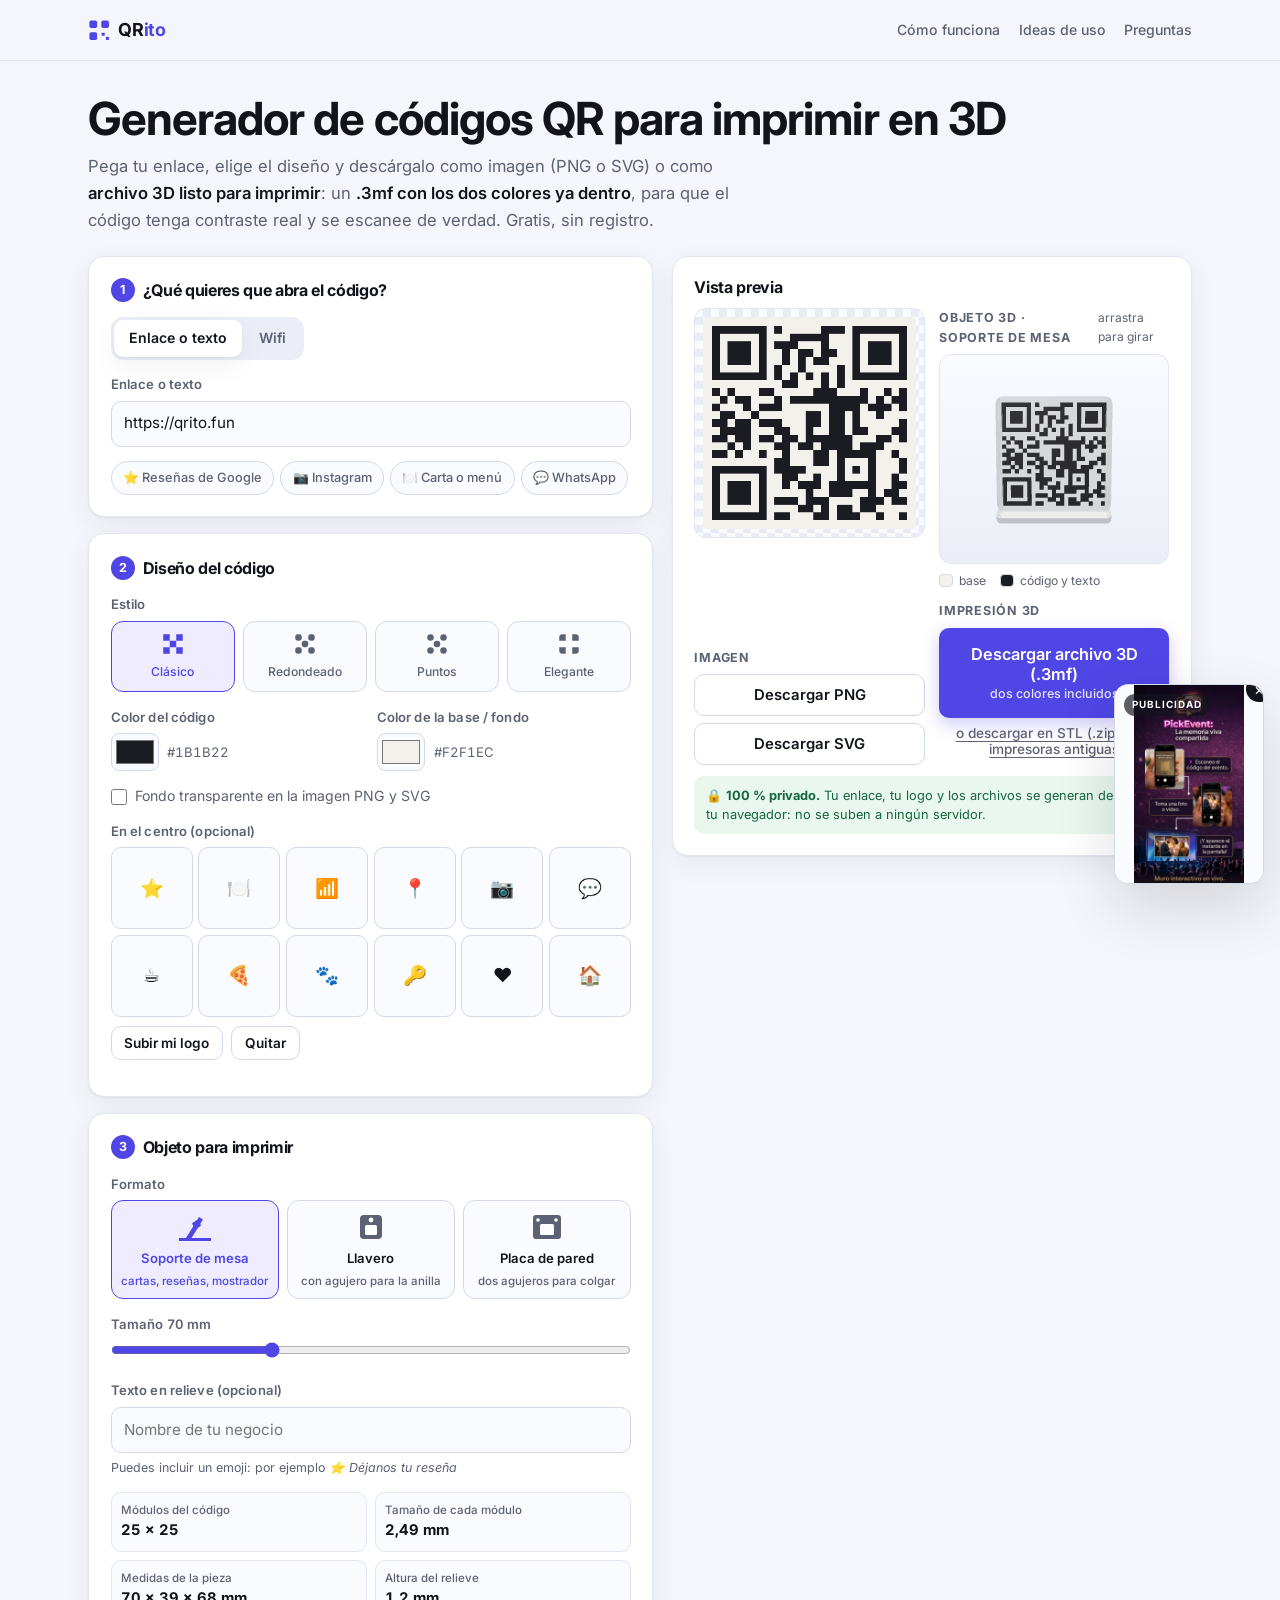
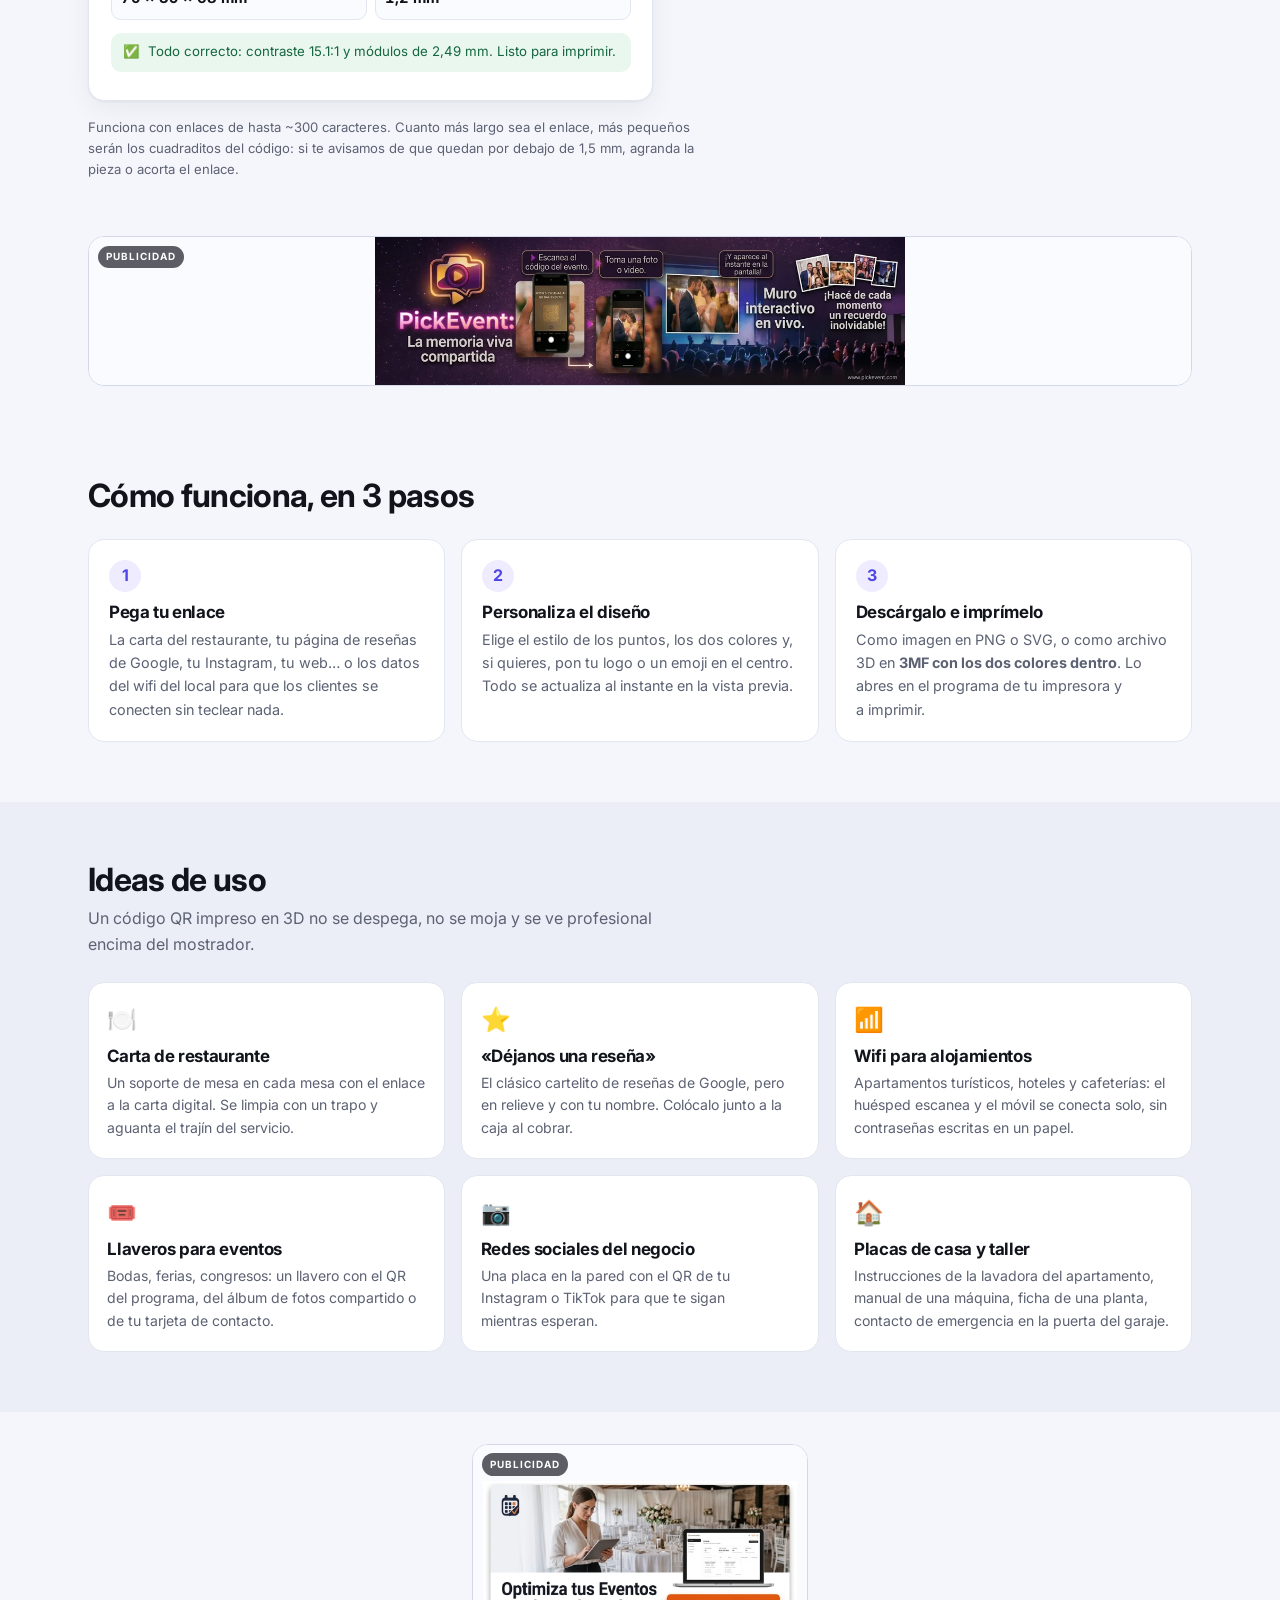
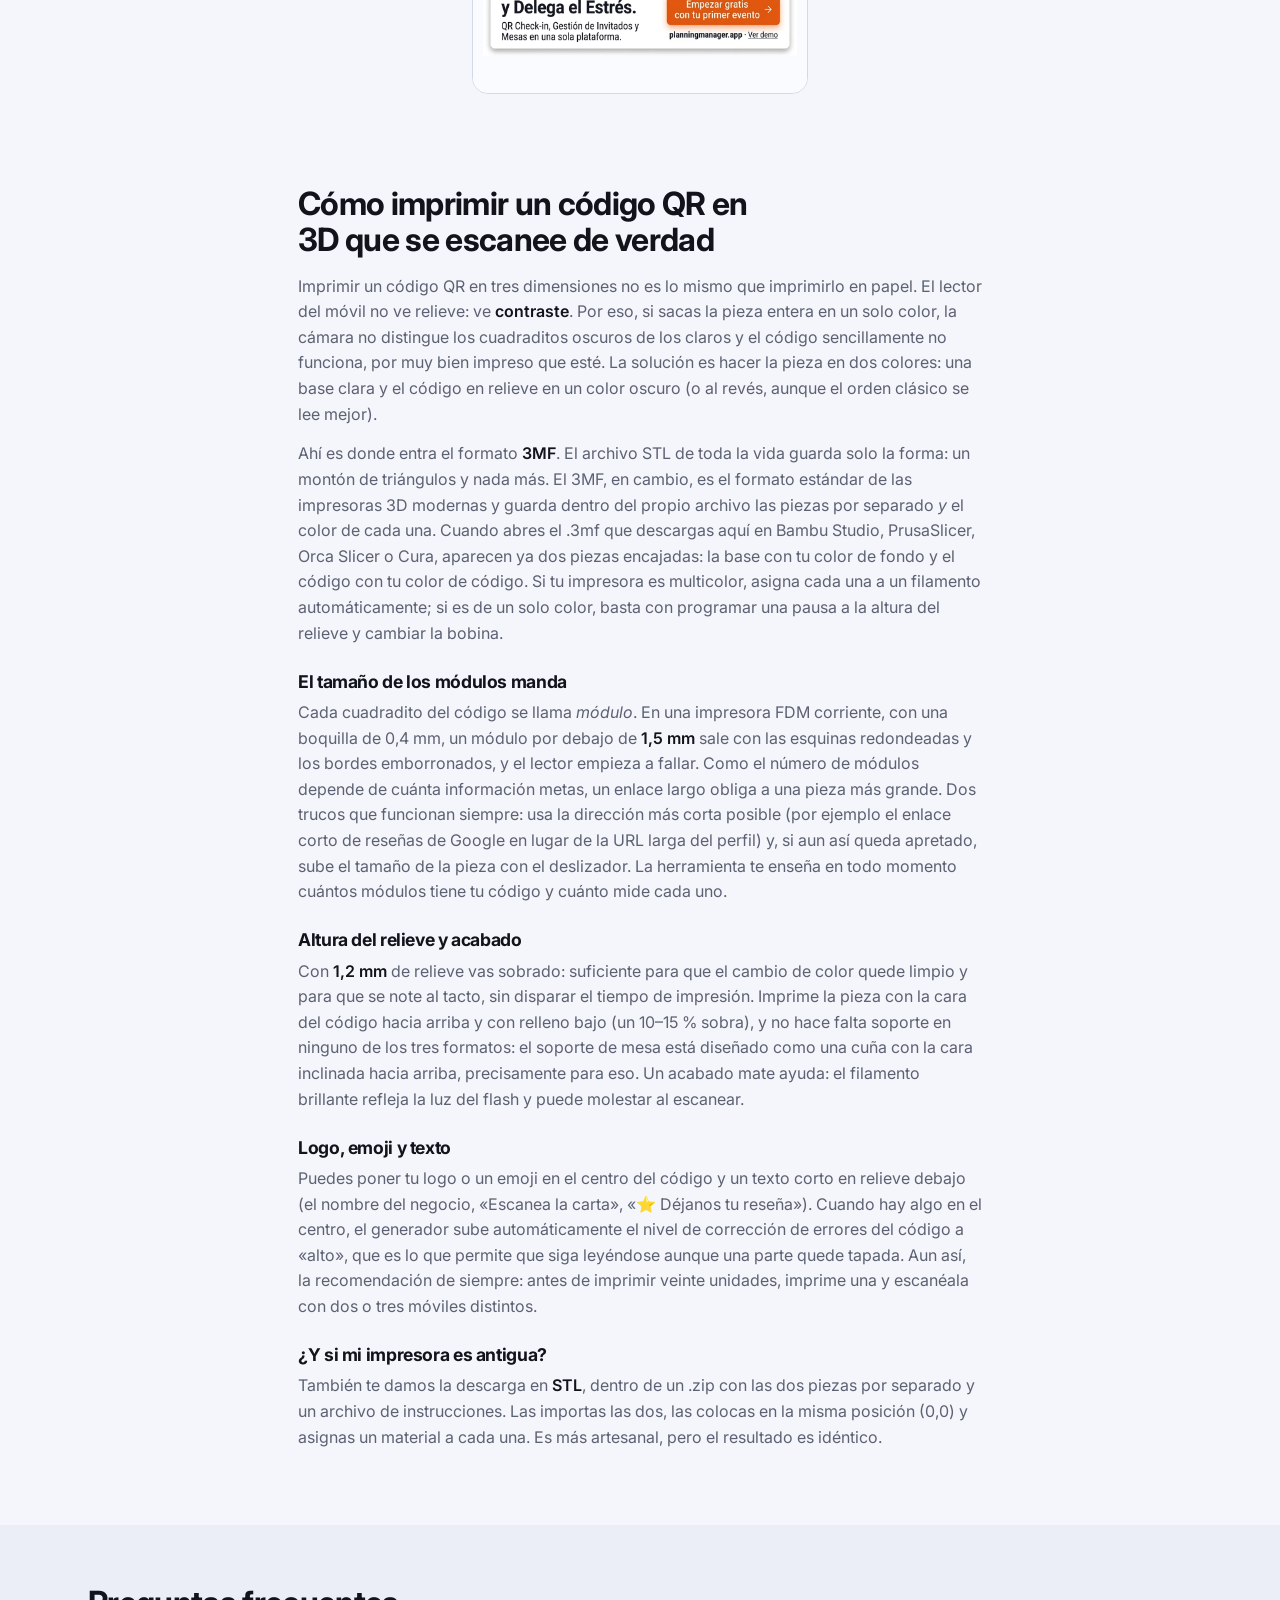
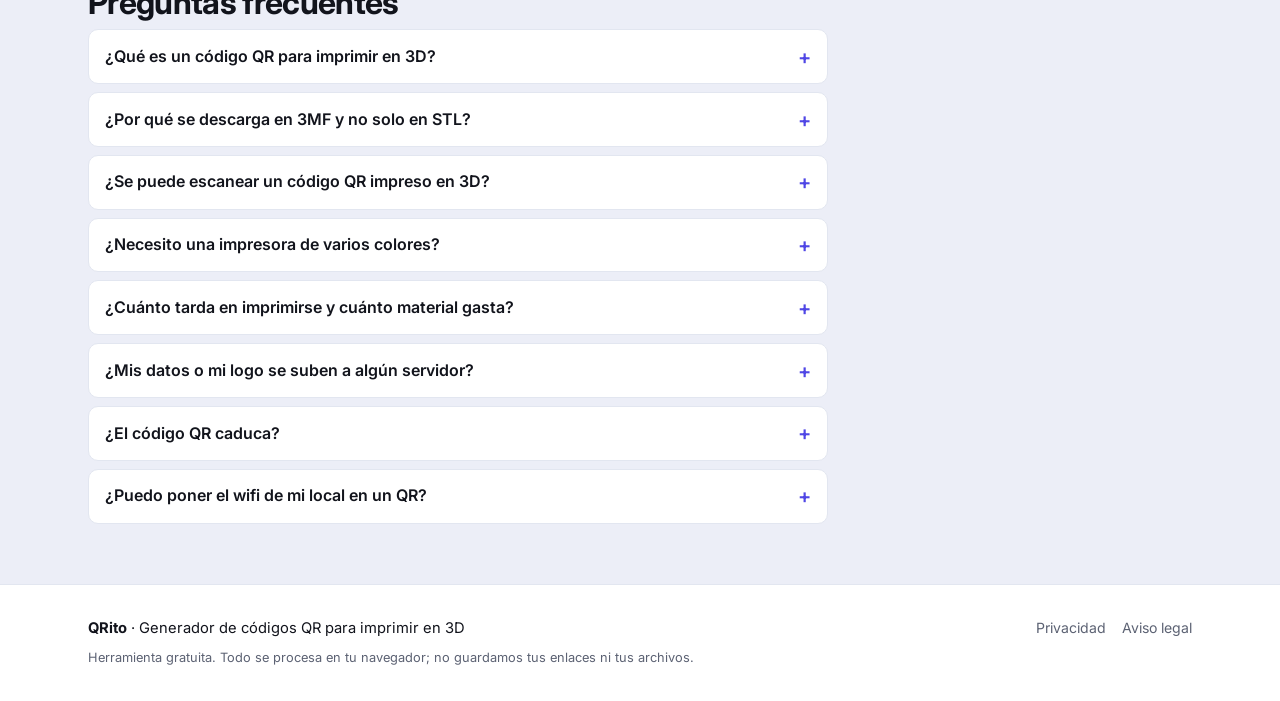
==== commit 643724ed: "Corrige la rotación de publicidad propia (se quedaba fija) El contador de turnos era compartido y se" ====
--- a/index.html
+++ b/index.html
@@ -21,7 +21,7 @@
 <link rel="preconnect" href="https://fonts.googleapis.com">
 <link rel="preconnect" href="https://fonts.gstatic.com" crossorigin>
 <link rel="stylesheet" href="https://fonts.googleapis.com/css2?family=Inter:wght@400;500;600;700&display=swap">
-<link rel="stylesheet" href="styles.css?v=20260819">
+<link rel="stylesheet" href="styles.css?v=20260819b">
 
 <!-- TODO (propietario): pega aquí el script de tu banner de consentimiento de cookies (CMP) antes de activar AdSense. -->
 
@@ -429,10 +429,10 @@
 </dialog>
 
 <!-- motores locales (nada se carga desde fuera) -->
-<script defer src="lib/vendor/qr-code-styling.js?v=20260819"></script>
-<script defer src="lib/vendor/jszip.min.js?v=20260819"></script>
-<script defer src="lib/manifest.js?v=20260819"></script>
-<script defer src="qr3d.js?v=20260819"></script>
-<script defer src="main.js?v=20260819"></script>
+<script defer src="lib/vendor/qr-code-styling.js?v=20260819b"></script>
+<script defer src="lib/vendor/jszip.min.js?v=20260819b"></script>
+<script defer src="lib/manifest.js?v=20260819b"></script>
+<script defer src="qr3d.js?v=20260819b"></script>
+<script defer src="main.js?v=20260819b"></script>
 </body>
 </html>
--- a/styles.css
+++ b/styles.css
@@ -383,10 +383,12 @@
 .ad-modal-slot.ad-house { aspect-ratio: 1 / 1; min-height: unset; }
 
 .ad-corner.ad-house {
-  width: 136px; aspect-ratio: 480 / 860; min-height: unset;
+  /* proporción intermedia: por aquí pueden pasar las 3 formas de imagen
+     (ancha, cuadrada, vertical) sin que ninguna quede recortada */
+  width: 150px; aspect-ratio: 3 / 4; min-height: unset;
   display: block; padding: 0;
 }
-.ad-corner.ad-house .ad-house-img { object-fit: cover; border-radius: 13px; }
+.ad-corner.ad-house .ad-house-img { border-radius: 13px; }
 
 /* ============ 9. Responsive ============ */
 @media (max-width: 539px) {
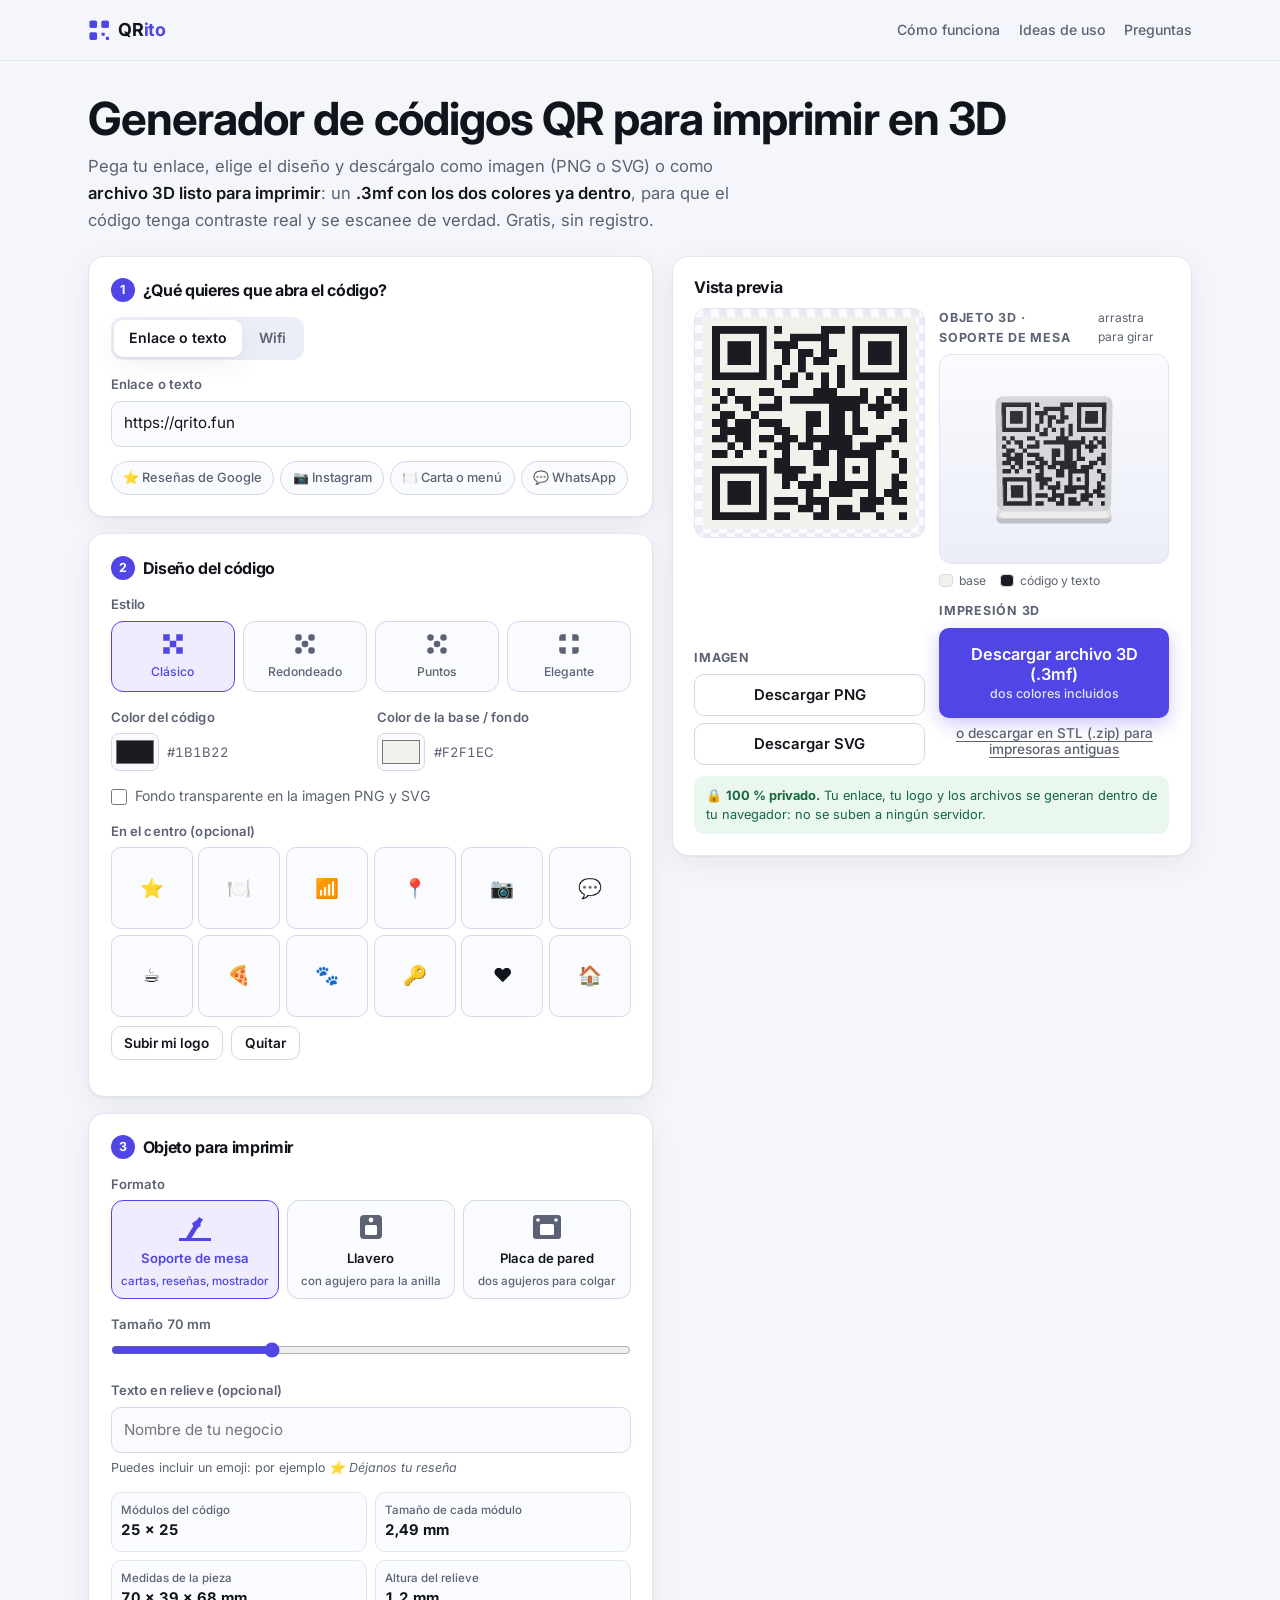
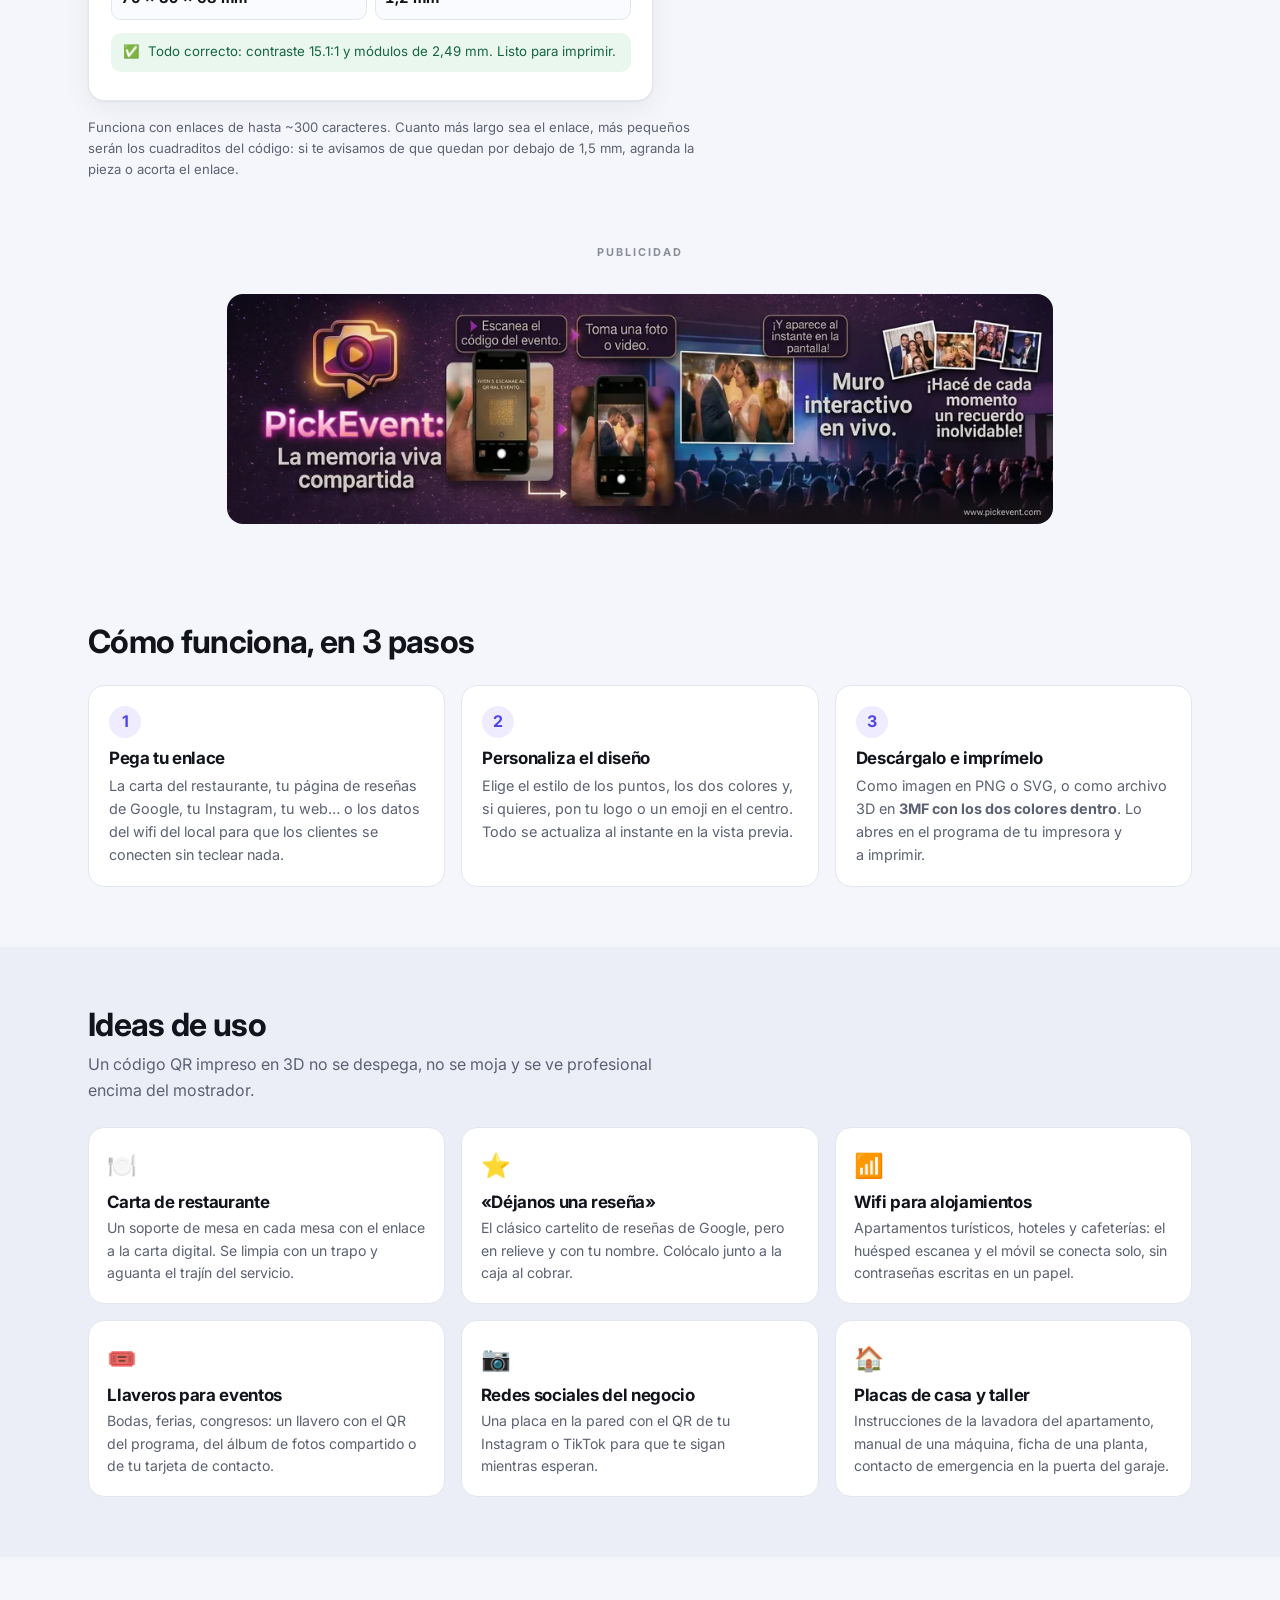
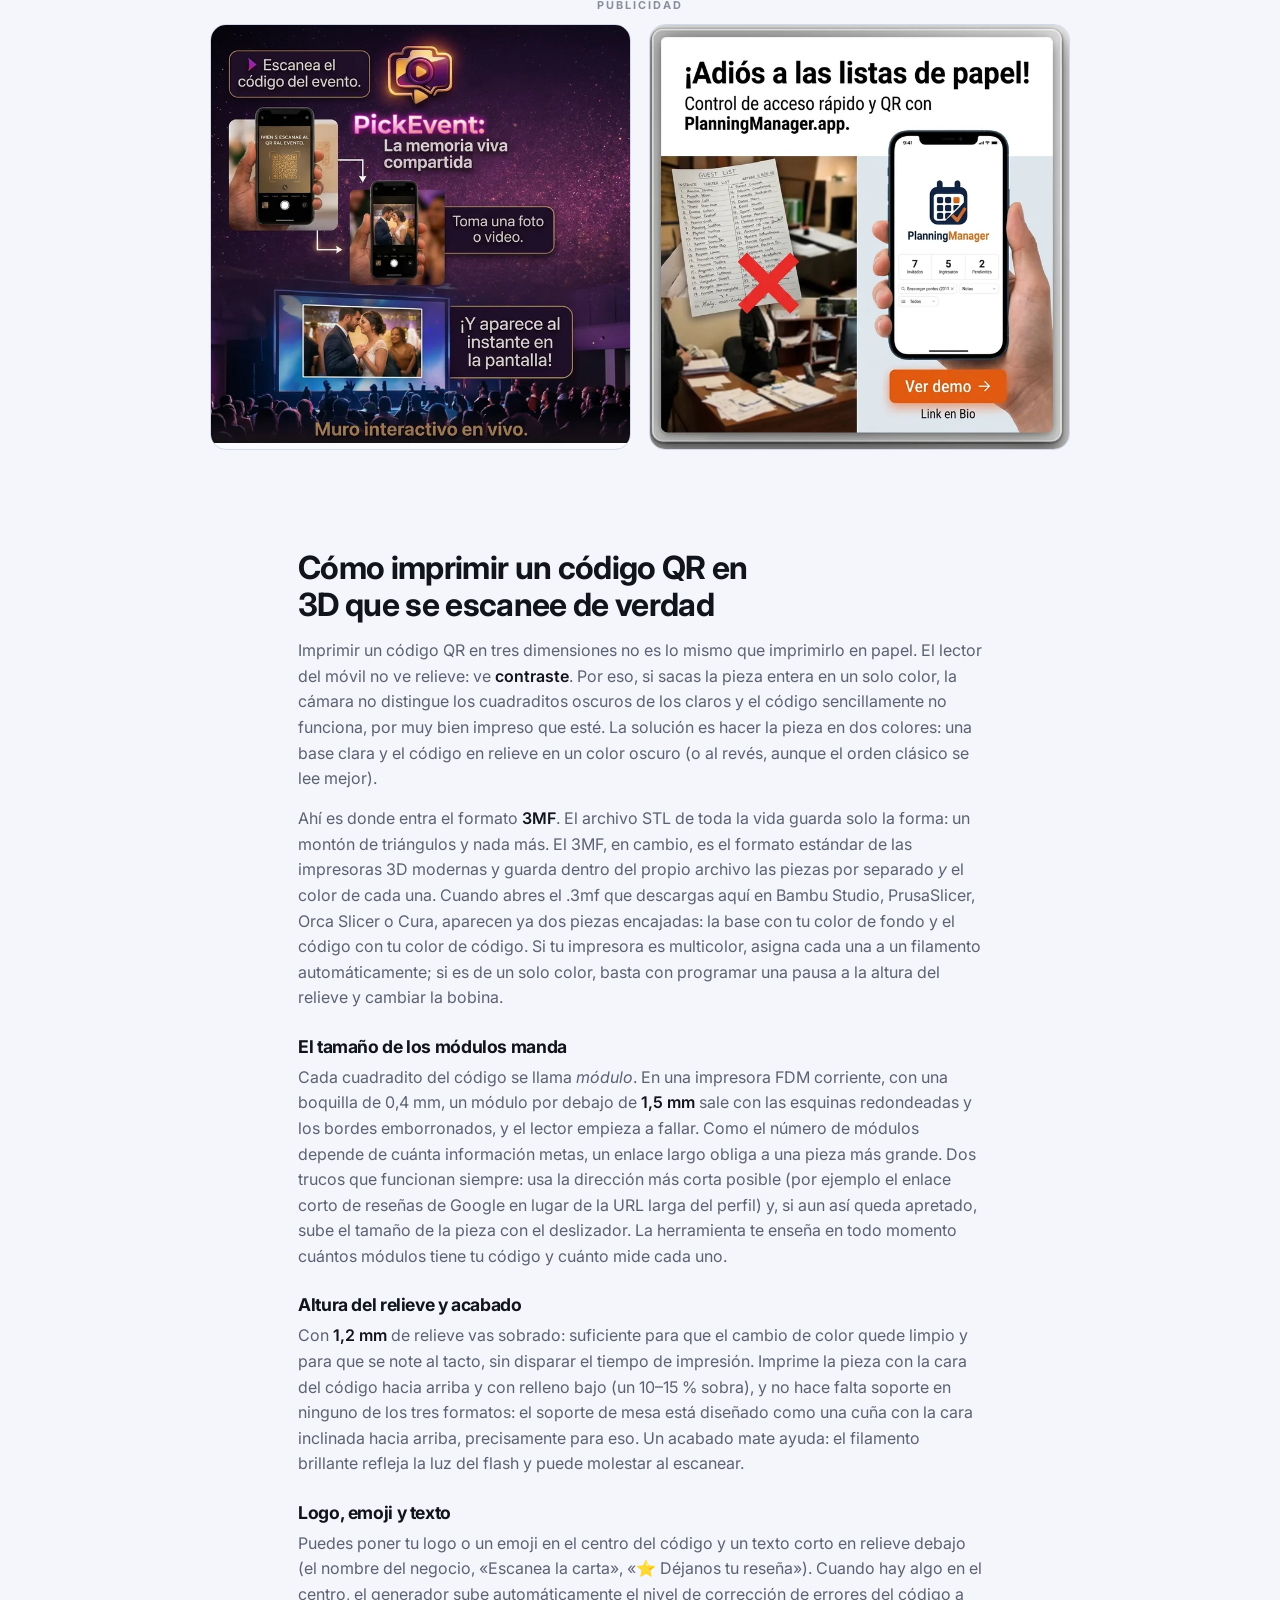
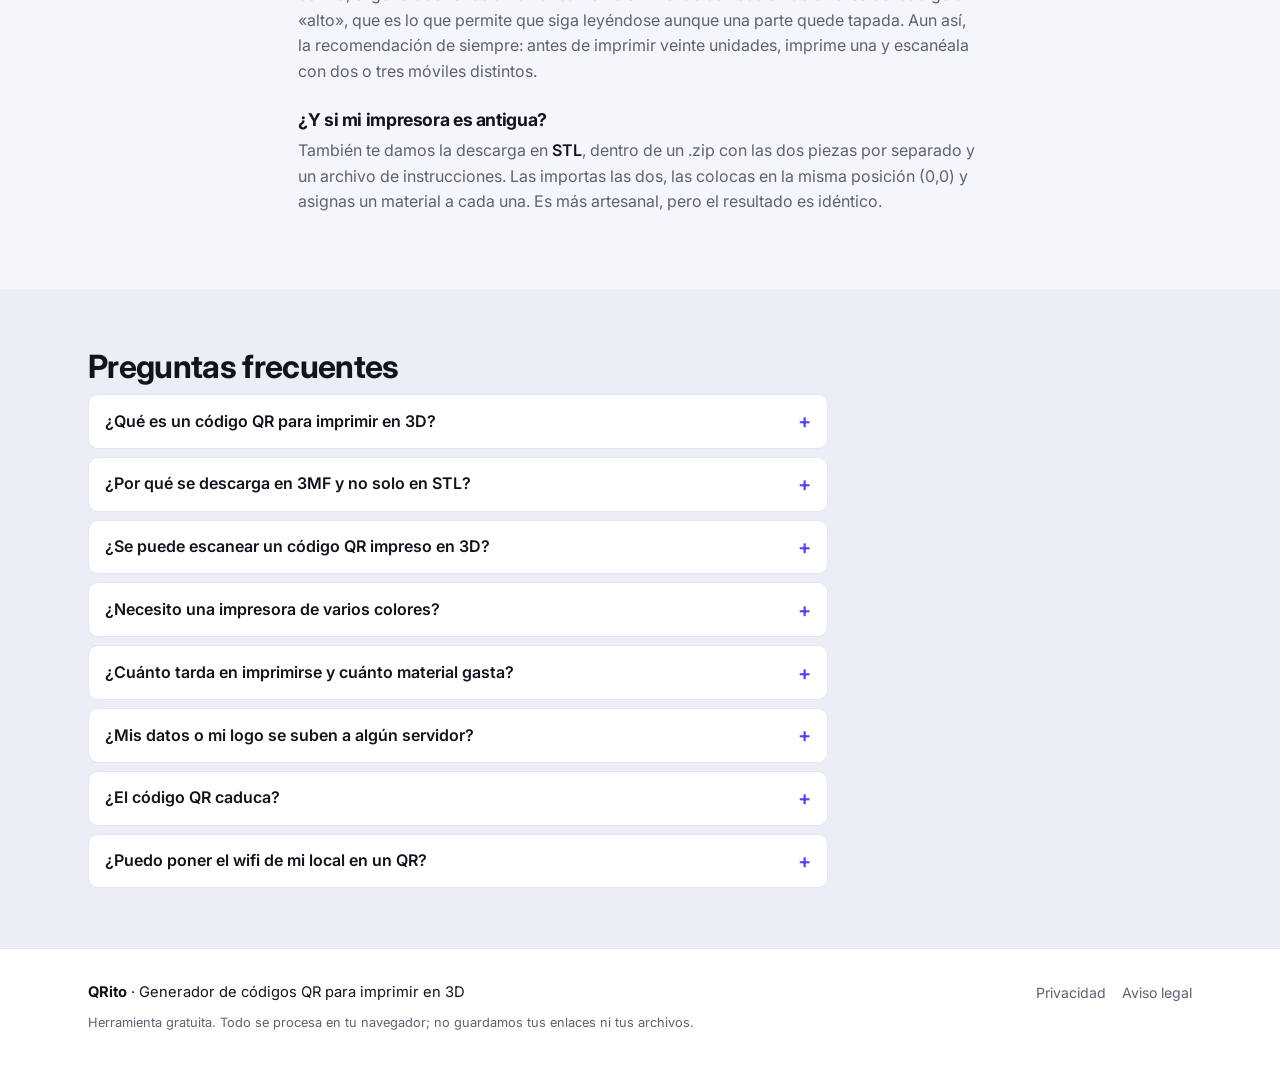
==== commit 95ae0d7b: "Publicidad: cada hueco con su forma, banner en grande y esquina arreglada - El banner horizontal ya " ====
--- a/index.html
+++ b/index.html
@@ -21,7 +21,7 @@
 <link rel="preconnect" href="https://fonts.googleapis.com">
 <link rel="preconnect" href="https://fonts.gstatic.com" crossorigin>
 <link rel="stylesheet" href="https://fonts.googleapis.com/css2?family=Inter:wght@400;500;600;700&display=swap">
-<link rel="stylesheet" href="styles.css?v=20260819b">
+<link rel="stylesheet" href="styles.css?v=20260820">
 
 <!-- TODO (propietario): pega aquí el script de tu banner de consentimiento de cookies (CMP) antes de activar AdSense. -->
 
@@ -299,15 +299,17 @@
     </div>
   </section>
 
-  <!-- ANUNCIO: banner horizontal bajo la herramienta -->
+  <!-- ANUNCIO: banner horizontal bajo la herramienta (solo creatividades anchas) -->
   <div class="container">
-    <div class="ad-slot ad-house ad-leaderboard" data-house-slot="wide" role="complementary" aria-label="Espacio publicitario">
-      <span class="ad-tag">Publicidad</span>
+    <div class="ad-block" role="complementary" aria-label="Espacio publicitario">
+      <span class="ad-block-tag">Publicidad</span>
       <!-- Publicidad propia mientras no hay AdSense activo. Para volver a un
-           hueco vacío de terceros, borra data-house-slot y este enlace. -->
-      <a class="ad-house-link" href="https://www.pickevent.site" target="_blank" rel="noopener sponsored">
-        <img class="ad-house-img" src="assets/img/ads/pickevent-wide.webp" alt="PickEvent — la memoria viva compartida: escanea el QR del evento y tus fotos aparecen al instante en la pantalla" loading="lazy" width="1000" height="279">
-      </a>
+           hueco vacío de terceros, borra el enlace de dentro. -->
+      <div class="ad-slot ad-house ad-leaderboard">
+        <a class="ad-house-link" href="https://www.pickevent.site" target="_blank" rel="noopener sponsored">
+          <img class="ad-house-img" src="assets/img/ads/pickevent-wide.webp" alt="PickEvent — la memoria viva compartida: escanea el QR del evento y tus fotos aparecen al instante en la pantalla" loading="lazy" width="1000" height="279">
+        </a>
+      </div>
     </div>
   </div>
 
@@ -349,13 +351,22 @@
     </div>
   </section>
 
-  <!-- ANUNCIO: bloque intercalado en el contenido -->
+  <!-- ANUNCIO: bloque de cuadrados intercalado en el contenido (las dos apps a la vez, en grande) -->
   <div class="container">
-    <div class="ad-slot ad-house ad-incontent" data-house-slot="square" role="complementary" aria-label="Espacio publicitario">
-      <span class="ad-tag">Publicidad</span>
-      <a class="ad-house-link" href="https://www.planningmanager.app" target="_blank" rel="noopener sponsored">
-        <img class="ad-house-img" src="assets/img/ads/planning-square.webp" alt="PlanningManager — check-in con QR, gestión de invitados y mesas para tus eventos" loading="lazy" width="700" height="710">
-      </a>
+    <div class="ad-block" role="complementary" aria-label="Espacio publicitario">
+      <span class="ad-block-tag">Publicidad</span>
+      <div class="ad-squares-grid">
+        <div class="ad-house ad-square-card">
+          <a class="ad-house-link" href="https://www.pickevent.site" target="_blank" rel="noopener sponsored">
+            <img class="ad-house-img" src="assets/img/ads/pickevent-square.webp" alt="PickEvent — la memoria viva compartida: escanea el QR del evento y tus fotos aparecen al instante en la pantalla" loading="lazy" width="700" height="700">
+          </a>
+        </div>
+        <div class="ad-house ad-square-card">
+          <a class="ad-house-link" href="https://www.planningmanager.app" target="_blank" rel="noopener sponsored">
+            <img class="ad-house-img" src="assets/img/ads/planning-square.webp" alt="PlanningManager — check-in con QR, gestión de invitados y mesas para tus eventos" loading="lazy" width="700" height="710">
+          </a>
+        </div>
+      </div>
     </div>
   </div>
 
@@ -429,10 +440,10 @@
 </dialog>
 
 <!-- motores locales (nada se carga desde fuera) -->
-<script defer src="lib/vendor/qr-code-styling.js?v=20260819b"></script>
-<script defer src="lib/vendor/jszip.min.js?v=20260819b"></script>
-<script defer src="lib/manifest.js?v=20260819b"></script>
-<script defer src="qr3d.js?v=20260819b"></script>
-<script defer src="main.js?v=20260819b"></script>
+<script defer src="lib/vendor/qr-code-styling.js?v=20260820"></script>
+<script defer src="lib/vendor/jszip.min.js?v=20260820"></script>
+<script defer src="lib/manifest.js?v=20260820"></script>
+<script defer src="qr3d.js?v=20260820"></script>
+<script defer src="main.js?v=20260820"></script>
 </body>
 </html>
--- a/styles.css
+++ b/styles.css
@@ -338,11 +338,13 @@
 }
 .ad-corner[hidden] { display: none; }
 .ad-corner-close {
-  position: absolute; top: -.55rem; right: -.55rem; width: 1.6rem; height: 1.6rem;
+  position: absolute; top: -.6rem; right: -.6rem; width: 1.9rem; height: 1.9rem;
   display: grid; place-items: center; border-radius: 999px;
-  background: var(--ink); color: var(--bg); font-size: 1rem; line-height: 1;
-  z-index: 2;
-}
+  background: var(--ink); color: var(--bg); font-size: 1.15rem; line-height: 1;
+  border: 2px solid var(--panel); box-shadow: 0 2px 8px rgba(0,0,0,.35);
+  z-index: 3;
+}
+.ad-corner-close:hover { background: var(--accent); color: #fff; }
 
 .ad-modal {
   border: 0; border-radius: var(--radius); padding: 1.25rem;
@@ -357,38 +359,75 @@
 .ad-modal-slot { min-height: 250px; margin: 0 0 .9rem; }
 .ad-modal .btn { width: 100%; }
 
-/* --- Publicidad propia (house ads): PickEvent / PlanningManager, rotan ---
-   El enlace se ancla absoluto al hueco (evita los líos de altura en % que
-   arrastran grid+bloque+imagen) para que la imagen SIEMPRE quede contenida
-   en el tamaño del hueco, nunca deformada ni desbordada. */
-.ad-house { border-style: solid; overflow: hidden; padding: 0; }
+/* --- Publicidad propia (house ads): PickEvent / PlanningManager ---
+   Regla de oro: cada hueco usa SOLO la forma de imagen que le encaja
+   (el banner horizontal nunca muestra un cuadrado) y el marco se ajusta
+   a la imagen, en vez de dejarla flotando dentro de una caja enorme. */
+.ad-block { margin: clamp(1.5rem, 4vw, 2.5rem) 0; }
+.ad-block-tag {
+  display: block; text-align: center; margin-bottom: .55rem;
+  font-size: .68rem; font-weight: 700; letter-spacing: .18em;
+  text-transform: uppercase; color: var(--muted); opacity: .7;
+}
+.ad-house {
+  position: relative; display: block; padding: 0; overflow: hidden;
+  border: 1.5px solid var(--line-2); border-radius: var(--radius);
+  background: var(--panel-2);
+}
 .ad-house .ad-tag {
-  position: absolute; top: .55rem; left: .55rem; z-index: 2;
-  padding: .2rem .5rem; border-radius: 999px;
-  background: color-mix(in srgb, var(--ink) 68%, transparent); color: #fff;
-  opacity: 1; letter-spacing: .1em; font-size: .62rem;
-}
-.ad-house-link {
-  position: absolute; inset: 0;
-  transition: opacity .18s var(--ease-out);
-}
-.ad-house-link:hover, .ad-house-link:focus-visible { opacity: .92; }
+  position: absolute; top: .5rem; left: .5rem; z-index: 2;
+  padding: .18rem .5rem; border-radius: 999px;
+  background: color-mix(in srgb, var(--ink) 70%, transparent); color: #fff;
+  opacity: 1; letter-spacing: .1em; font-size: .6rem;
+}
+.ad-house-link { display: block; transition: opacity .18s var(--ease-out); }
+.ad-house-link:hover, .ad-house-link:focus-visible { opacity: .93; }
 .ad-house-img {
-  width: 100%; height: 100%; object-fit: contain; background: var(--panel-2);
+  display: block; margin-inline: auto;
   opacity: 1; transition: opacity .35s var(--ease-out);
 }
 .ad-house-img.is-swapping { opacity: 0; }
-.ad-leaderboard.ad-house { height: clamp(92px, 13vw, 150px); }
-.ad-incontent.ad-house .ad-house-img { padding: .6rem; }
-.ad-modal-slot.ad-house { aspect-ratio: 1 / 1; min-height: unset; }
-
+
+/* Banner: el marco se encoge hasta la imagen, así se ve grande y sin hueco muerto. */
+.ad-leaderboard.ad-house {
+  /* sin marco: la creatividad se muestra sola y centrada, a su tamaño
+     natural, para que no queden bandas muertas a los lados */
+  border: 0; background: none; overflow: visible;
+  width: 100%; margin-inline: auto; min-height: 0; height: auto;
+  display: flex; justify-content: center;
+}
+.ad-leaderboard.ad-house .ad-house-img {
+  width: auto; height: auto;
+  max-width: 100%; max-height: clamp(120px, 18vw, 235px);
+  border-radius: var(--radius);
+}
+
+/* Bloque de cuadrados: las dos apps a la vez y en grande. */
+.ad-squares-grid {
+  display: grid; grid-template-columns: repeat(2, minmax(0, 1fr));
+  gap: clamp(.7rem, 2vw, 1.15rem);
+  max-width: 860px; margin-inline: auto;
+}
+.ad-square-card .ad-house-img { width: 100%; height: auto; }
+
+.ad-modal-slot.ad-house { min-height: 0; margin: 0 0 .9rem; }
+.ad-modal-slot.ad-house .ad-house-img { width: 100%; height: auto; }
+
+/* Esquina: solo creatividades verticales, a su proporción exacta.
+   OJO: `position: fixed` debe repetirse aquí — `.ad-house` declara
+   `position: relative` más abajo en la hoja y, a igualdad de
+   especificidad, ganaría y tiraría el aviso al final de la página. */
 .ad-corner.ad-house {
-  /* proporción intermedia: por aquí pueden pasar las 3 formas de imagen
-     (ancha, cuadrada, vertical) sin que ninguna quede recortada */
-  width: 150px; aspect-ratio: 3 / 4; min-height: unset;
-  display: block; padding: 0;
-}
-.ad-corner.ad-house .ad-house-img { border-radius: 13px; }
+  position: fixed; right: 1rem; bottom: 1rem; z-index: 60;
+  width: clamp(140px, 14vw, 200px); aspect-ratio: 480 / 860;
+  min-height: 0; box-shadow: var(--shadow-lg);
+}
+.ad-corner.ad-house .ad-house-img { width: 100%; height: 100%; object-fit: cover; }
+
+/* Los cuadrados, uno debajo de otro en pantallas estrechas. */
+@media (max-width: 639px) {
+  .ad-squares-grid { grid-template-columns: 1fr; max-width: 340px; }
+}
 
 /* ============ 9. Responsive ============ */
 @media (max-width: 539px) {
@@ -404,7 +443,7 @@
   .fmt-box svg { flex: none; }
   .site-nav { display: none; }
   .ad-corner { width: 132px; min-height: 104px; right: .6rem; bottom: .6rem; }
-  .ad-corner.ad-house { width: 108px; min-height: unset; }
+  .ad-corner.ad-house { width: 124px; min-height: 0; }
 }
 @media (min-width: 720px) {
   .footer-inner { grid-template-columns: 1fr auto; align-items: center; }
